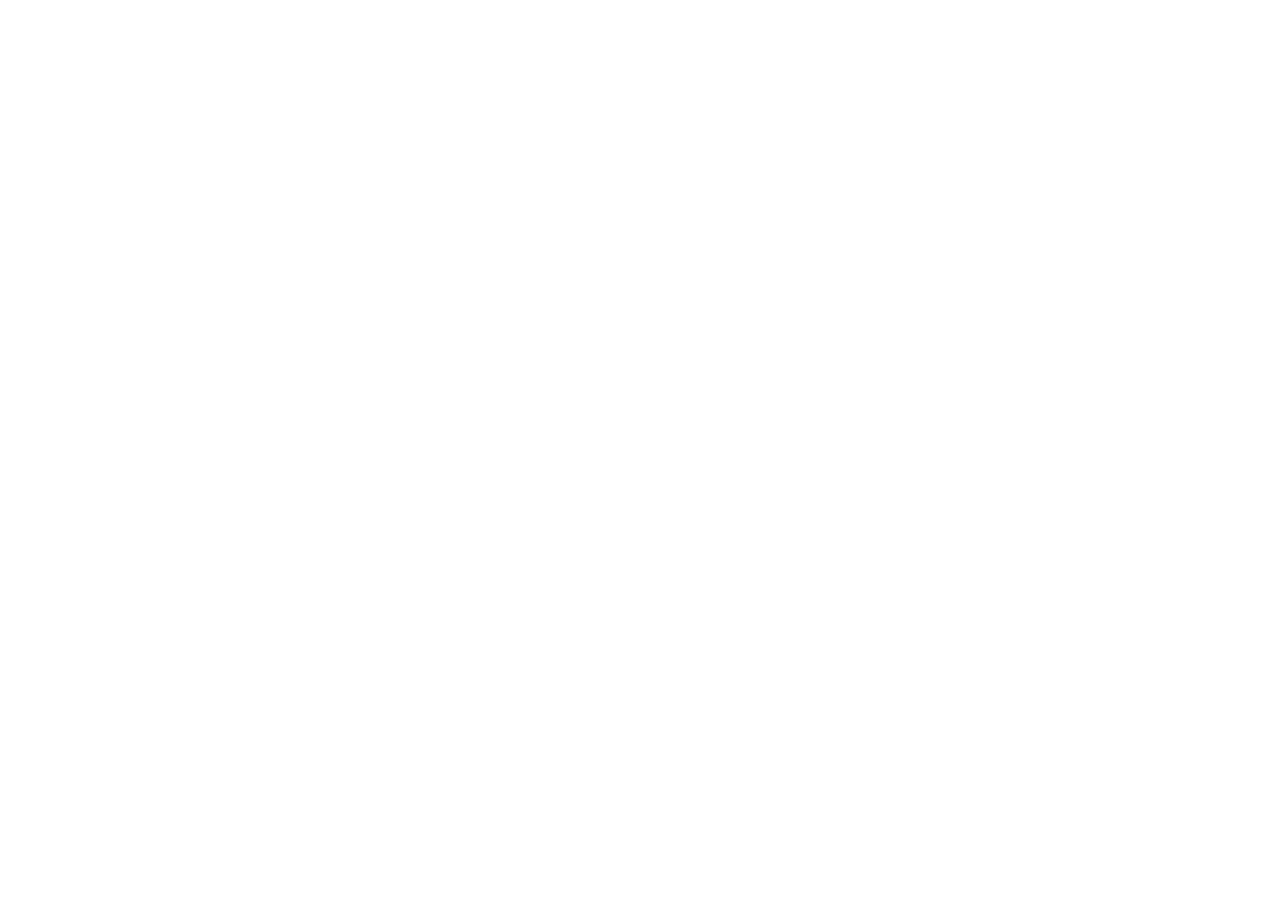
==== index.html @ 1e34f687 "init project" ====
<!DOCTYPE html>
<html lang="en">
<head>
    <meta charset="UTF-8">
    <meta http-equiv="X-UA-Compatible" content="IE=edge">
    <meta name="viewport" content="width=device-width, initial-scale=1.0">
    <title>Document</title>
</head>
<body>
    
</body>
</html>
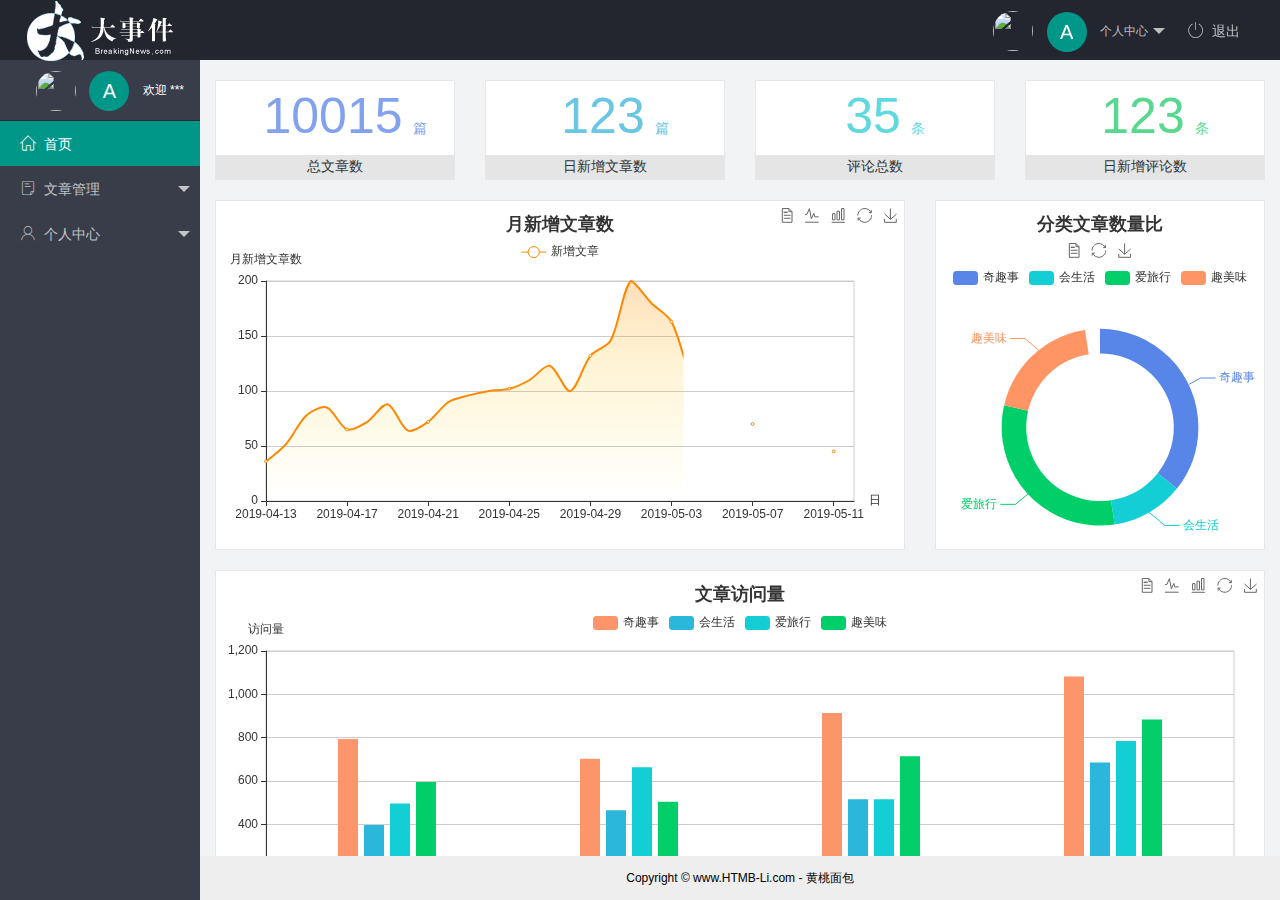
==== commit 53751d1a: "完成了主页功能的开发！！！" ====
--- a/index.html
+++ b/index.html
@@ -4,9 +4,89 @@
     <meta charset="UTF-8">
     <meta http-equiv="X-UA-Compatible" content="IE=edge">
     <meta name="viewport" content="width=device-width, initial-scale=1.0">
-    <title>Document</title>
+    <title>后台主页</title>
+    <!-- 导入 layui 的样式表 -->
+    <link rel="stylesheet" href="/assets/lib/layui/css/layui.css">
+    <!-- 导入第三方图标库 -->
+    <link rel="stylesheet" href="/assets/fonts/iconfont.css" />
+    <!-- 导入自己的样式表 -->
+    <link rel="stylesheet" href="/assets/css/index.css">
 </head>
 <body>
-    
-</body>
+    <div class="layui-layout layui-layout-admin">
+      <div class="layui-header">
+        <div class="layui-logo ">
+            <img src="/assets/images/logo.png" alt="" />
+        </div>
+        <!-- 头部区域（可配合layui 已有的水平导航） -->
+        <ul class="layui-nav layui-layout-right">
+          <li class="layui-nav-item layui-hide layui-show-md-inline-block">
+            <a href="javascript:;" class="userinfo">
+              <img src="//tva1.sinaimg.cn/crop.0.0.118.118.180/5db11ff4gw1e77d3nqrv8j203b03cweg.jpg" class="layui-nav-img">
+              <span class="text-avatar">A</span>
+              个人中心
+            </a>
+            <dl class="layui-nav-child">
+              <dd><a href="">基本资料</a></dd>
+              <dd><a href="">更换头像</a></dd>
+              <dd><a href="">重置密码</a></dd>
+            </dl>
+          </li>
+          <li class="layui-nav-item" lay-header-event="menuRight" lay-unselect>
+            <a href="javascript:;" id="btnLogout">
+                <span class="iconfont icon-tuichu"></span>退出
+            </a>
+          </li>
+        </ul>
+      </div>
+      
+      <div class="layui-side layui-bg-black">
+        <div class="layui-side-scroll">
+          <div  class="userinfo">
+            <img src="//tva1.sinaimg.cn/crop.0.0.118.118.180/5db11ff4gw1e77d3nqrv8j203b03cweg.jpg" class="layui-nav-img">
+            <span class="text-avatar">A</span>
+            <span id="welcome">欢迎 ***</span>
+          </div>
+          <!-- 左侧导航区域（可配合layui已有的垂直导航） -->
+          <ul class="layui-nav layui-nav-tree" lay-shrink="all">
+            <li class="layui-nav-item layui-this"><a href="/home/dashboard.html" target="fm"><span class="iconfont icon-home"></span>首页</a></li>
+            <li class="layui-nav-item">
+              <a class="" href="javascript:;"><span class="iconfont icon-16"></span>文章管理</a>
+              <dl class="layui-nav-child">
+                <dd><a href="javascript:;"><i class="layui-icon layui-icon-app"></i>  文章类别</a></dd>
+                <dd><a href="javascript:;"><i class="layui-icon layui-icon-app"></i>文章列表</a></dd>
+                <dd><a href="javascript:;"><i class="layui-icon layui-icon-app"></i>发布文章</a></dd>
+              </dl>
+            </li>
+            <li class="layui-nav-item">
+              <a href="javascript:;"><span class="iconfont icon-user"></span>个人中心</a>
+              <dl class="layui-nav-child">
+                <dd><a href="javascript:;"><i class="layui-icon layui-icon-app"></i>基本资料</a></dd>
+                <dd><a href="javascript:;"><i class="layui-icon layui-icon-app"></i>更换头像</a></dd>
+                <dd><a href="javascript:;"><i class="layui-icon layui-icon-app"></i>重置密码</a></dd>
+              </dl>
+            </li>
+          </ul>
+        </div>
+      </div>
+      
+      <div class="layui-body">
+        <!-- 内容主体区域 -->
+        <iframe name="fm" src="/home/dashboard.html" frameborder="0"></iframe>
+      </div>
+      
+      <div class="layui-footer">
+        <!-- 底部固定区域 -->
+        Copyright © www.HTMB-Li.com - 黄桃面包
+      </div>
+    </div>
+    <!-- 导入 Layui 的JS文件 -->
+    <script src="/assets/lib/layui/layui.all.js"></script>
+    <!-- 导入jquery -->
+    <script src="/assets/lib/jquery.js"></script>
+    <!-- 导入自己封装的 baseAPI -->
+    <script src="/assets/js/baseAPI.js"></script>
+    <!-- 导入自己的js文件 -->
+    <script src="/assets/js/index.js"></script>
+    </body>
 </html>--- a/assets/lib/layui/css/layui.css
+++ b/assets/lib/layui/css/layui.css
@@ -0,0 +1,2 @@
+/** layui-v2.5.5 MIT License By https://www.layui.com */
+ .layui-inline,img{display:inline-block;vertical-align:middle}h1,h2,h3,h4,h5,h6{font-weight:400}.layui-edge,.layui-header,.layui-inline,.layui-main{position:relative}.layui-body,.layui-edge,.layui-elip{overflow:hidden}.layui-btn,.layui-edge,.layui-inline,img{vertical-align:middle}.layui-btn,.layui-disabled,.layui-icon,.layui-unselect{-moz-user-select:none;-webkit-user-select:none;-ms-user-select:none}.layui-elip,.layui-form-checkbox span,.layui-form-pane .layui-form-label{text-overflow:ellipsis;white-space:nowrap}.layui-breadcrumb,.layui-tree-btnGroup{visibility:hidden}blockquote,body,button,dd,div,dl,dt,form,h1,h2,h3,h4,h5,h6,input,li,ol,p,pre,td,textarea,th,ul{margin:0;padding:0;-webkit-tap-highlight-color:rgba(0,0,0,0)}a:active,a:hover{outline:0}img{border:none}li{list-style:none}table{border-collapse:collapse;border-spacing:0}h4,h5,h6{font-size:100%}button,input,optgroup,option,select,textarea{font-family:inherit;font-size:inherit;font-style:inherit;font-weight:inherit;outline:0}pre{white-space:pre-wrap;white-space:-moz-pre-wrap;white-space:-pre-wrap;white-space:-o-pre-wrap;word-wrap:break-word}body{line-height:24px;font:14px Helvetica Neue,Helvetica,PingFang SC,Tahoma,Arial,sans-serif}hr{height:1px;margin:10px 0;border:0;clear:both}a{color:#333;text-decoration:none}a:hover{color:#777}a cite{font-style:normal;*cursor:pointer}.layui-border-box,.layui-border-box *{box-sizing:border-box}.layui-box,.layui-box *{box-sizing:content-box}.layui-clear{clear:both;*zoom:1}.layui-clear:after{content:'\20';clear:both;*zoom:1;display:block;height:0}.layui-inline{*display:inline;*zoom:1}.layui-edge{display:inline-block;width:0;height:0;border-width:6px;border-style:dashed;border-color:transparent}.layui-edge-top{top:-4px;border-bottom-color:#999;border-bottom-style:solid}.layui-edge-right{border-left-color:#999;border-left-style:solid}.layui-edge-bottom{top:2px;border-top-color:#999;border-top-style:solid}.layui-edge-left{border-right-color:#999;border-right-style:solid}.layui-disabled,.layui-disabled:hover{color:#d2d2d2!important;cursor:not-allowed!important}.layui-circle{border-radius:100%}.layui-show{display:block!important}.layui-hide{display:none!important}@font-face{font-family:layui-icon;src:url(../font/iconfont.eot?v=250);src:url(../font/iconfont.eot?v=250#iefix) format('embedded-opentype'),url(../font/iconfont.woff2?v=250) format('woff2'),url(../font/iconfont.woff?v=250) format('woff'),url(../font/iconfont.ttf?v=250) format('truetype'),url(../font/iconfont.svg?v=250#layui-icon) format('svg')}.layui-icon{font-family:layui-icon!important;font-size:16px;font-style:normal;-webkit-font-smoothing:antialiased;-moz-osx-font-smoothing:grayscale}.layui-icon-reply-fill:before{content:"\e611"}.layui-icon-set-fill:before{content:"\e614"}.layui-icon-menu-fill:before{content:"\e60f"}.layui-icon-search:before{content:"\e615"}.layui-icon-share:before{content:"\e641"}.layui-icon-set-sm:before{content:"\e620"}.layui-icon-engine:before{content:"\e628"}.layui-icon-close:before{content:"\1006"}.layui-icon-close-fill:before{content:"\1007"}.layui-icon-chart-screen:before{content:"\e629"}.layui-icon-star:before{content:"\e600"}.layui-icon-circle-dot:before{content:"\e617"}.layui-icon-chat:before{content:"\e606"}.layui-icon-release:before{content:"\e609"}.layui-icon-list:before{content:"\e60a"}.layui-icon-chart:before{content:"\e62c"}.layui-icon-ok-circle:before{content:"\1005"}.layui-icon-layim-theme:before{content:"\e61b"}.layui-icon-table:before{content:"\e62d"}.layui-icon-right:before{content:"\e602"}.layui-icon-left:before{content:"\e603"}.layui-icon-cart-simple:before{content:"\e698"}.layui-icon-face-cry:before{content:"\e69c"}.layui-icon-face-smile:before{content:"\e6af"}.layui-icon-survey:before{content:"\e6b2"}.layui-icon-tree:before{content:"\e62e"}.layui-icon-upload-circle:before{content:"\e62f"}.layui-icon-add-circle:before{content:"\e61f"}.layui-icon-download-circle:before{content:"\e601"}.layui-icon-templeate-1:before{content:"\e630"}.layui-icon-util:before{content:"\e631"}.layui-icon-face-surprised:before{content:"\e664"}.layui-icon-edit:before{content:"\e642"}.layui-icon-speaker:before{content:"\e645"}.layui-icon-down:before{content:"\e61a"}.layui-icon-file:before{content:"\e621"}.layui-icon-layouts:before{content:"\e632"}.layui-icon-rate-half:before{content:"\e6c9"}.layui-icon-add-circle-fine:before{content:"\e608"}.layui-icon-prev-circle:before{content:"\e633"}.layui-icon-read:before{content:"\e705"}.layui-icon-404:before{content:"\e61c"}.layui-icon-carousel:before{content:"\e634"}.layui-icon-help:before{content:"\e607"}.layui-icon-code-circle:before{content:"\e635"}.layui-icon-water:before{content:"\e636"}.layui-icon-username:before{content:"\e66f"}.layui-icon-find-fill:before{content:"\e670"}.layui-icon-about:before{content:"\e60b"}.layui-icon-location:before{content:"\e715"}.layui-icon-up:before{content:"\e619"}.layui-icon-pause:before{content:"\e651"}.layui-icon-date:before{content:"\e637"}.layui-icon-layim-uploadfile:before{content:"\e61d"}.layui-icon-delete:before{content:"\e640"}.layui-icon-play:before{content:"\e652"}.layui-icon-top:before{content:"\e604"}.layui-icon-friends:before{content:"\e612"}.layui-icon-refresh-3:before{content:"\e9aa"}.layui-icon-ok:before{content:"\e605"}.layui-icon-layer:before{content:"\e638"}.layui-icon-face-smile-fine:before{content:"\e60c"}.layui-icon-dollar:before{content:"\e659"}.layui-icon-group:before{content:"\e613"}.layui-icon-layim-download:before{content:"\e61e"}.layui-icon-picture-fine:before{content:"\e60d"}.layui-icon-link:before{content:"\e64c"}.layui-icon-diamond:before{content:"\e735"}.layui-icon-log:before{content:"\e60e"}.layui-icon-rate-solid:before{content:"\e67a"}.layui-icon-fonts-del:before{content:"\e64f"}.layui-icon-unlink:before{content:"\e64d"}.layui-icon-fonts-clear:before{content:"\e639"}.layui-icon-triangle-r:before{content:"\e623"}.layui-icon-circle:before{content:"\e63f"}.layui-icon-radio:before{content:"\e643"}.layui-icon-align-center:before{content:"\e647"}.layui-icon-align-right:before{content:"\e648"}.layui-icon-align-left:before{content:"\e649"}.layui-icon-loading-1:before{content:"\e63e"}.layui-icon-return:before{content:"\e65c"}.layui-icon-fonts-strong:before{content:"\e62b"}.layui-icon-upload:before{content:"\e67c"}.layui-icon-dialogue:before{content:"\e63a"}.layui-icon-video:before{content:"\e6ed"}.layui-icon-headset:before{content:"\e6fc"}.layui-icon-cellphone-fine:before{content:"\e63b"}.layui-icon-add-1:before{content:"\e654"}.layui-icon-face-smile-b:before{content:"\e650"}.layui-icon-fonts-html:before{content:"\e64b"}.layui-icon-form:before{content:"\e63c"}.layui-icon-cart:before{content:"\e657"}.layui-icon-camera-fill:before{content:"\e65d"}.layui-icon-tabs:before{content:"\e62a"}.layui-icon-fonts-code:before{content:"\e64e"}.layui-icon-fire:before{content:"\e756"}.layui-icon-set:before{content:"\e716"}.layui-icon-fonts-u:before{content:"\e646"}.layui-icon-triangle-d:before{content:"\e625"}.layui-icon-tips:before{content:"\e702"}.layui-icon-picture:before{content:"\e64a"}.layui-icon-more-vertical:before{content:"\e671"}.layui-icon-flag:before{content:"\e66c"}.layui-icon-loading:before{content:"\e63d"}.layui-icon-fonts-i:before{content:"\e644"}.layui-icon-refresh-1:before{content:"\e666"}.layui-icon-rmb:before{content:"\e65e"}.layui-icon-home:before{content:"\e68e"}.layui-icon-user:before{content:"\e770"}.layui-icon-notice:before{content:"\e667"}.layui-icon-login-weibo:before{content:"\e675"}.layui-icon-voice:before{content:"\e688"}.layui-icon-upload-drag:before{content:"\e681"}.layui-icon-login-qq:before{content:"\e676"}.layui-icon-snowflake:before{content:"\e6b1"}.layui-icon-file-b:before{content:"\e655"}.layui-icon-template:before{content:"\e663"}.layui-icon-auz:before{content:"\e672"}.layui-icon-console:before{content:"\e665"}.layui-icon-app:before{content:"\e653"}.layui-icon-prev:before{content:"\e65a"}.layui-icon-website:before{content:"\e7ae"}.layui-icon-next:before{content:"\e65b"}.layui-icon-component:before{content:"\e857"}.layui-icon-more:before{content:"\e65f"}.layui-icon-login-wechat:before{content:"\e677"}.layui-icon-shrink-right:before{content:"\e668"}.layui-icon-spread-left:before{content:"\e66b"}.layui-icon-camera:before{content:"\e660"}.layui-icon-note:before{content:"\e66e"}.layui-icon-refresh:before{content:"\e669"}.layui-icon-female:before{content:"\e661"}.layui-icon-male:before{content:"\e662"}.layui-icon-password:before{content:"\e673"}.layui-icon-senior:before{content:"\e674"}.layui-icon-theme:before{content:"\e66a"}.layui-icon-tread:before{content:"\e6c5"}.layui-icon-praise:before{content:"\e6c6"}.layui-icon-star-fill:before{content:"\e658"}.layui-icon-rate:before{content:"\e67b"}.layui-icon-template-1:before{content:"\e656"}.layui-icon-vercode:before{content:"\e679"}.layui-icon-cellphone:before{content:"\e678"}.layui-icon-screen-full:before{content:"\e622"}.layui-icon-screen-restore:before{content:"\e758"}.layui-icon-cols:before{content:"\e610"}.layui-icon-export:before{content:"\e67d"}.layui-icon-print:before{content:"\e66d"}.layui-icon-slider:before{content:"\e714"}.layui-icon-addition:before{content:"\e624"}.layui-icon-subtraction:before{content:"\e67e"}.layui-icon-service:before{content:"\e626"}.layui-icon-transfer:before{content:"\e691"}.layui-main{width:1140px;margin:0 auto}.layui-header{z-index:1000;height:60px}.layui-header a:hover{transition:all .5s;-webkit-transition:all .5s}.layui-side{position:fixed;left:0;top:0;bottom:0;z-index:999;width:200px;overflow-x:hidden}.layui-side-scroll{position:relative;width:220px;height:100%;overflow-x:hidden}.layui-body{position:absolute;left:200px;right:0;top:0;bottom:0;z-index:998;width:auto;overflow-y:auto;box-sizing:border-box}.layui-layout-body{overflow:hidden}.layui-layout-admin .layui-header{background-color:#23262E}.layui-layout-admin .layui-side{top:60px;width:200px;overflow-x:hidden}.layui-layout-admin .layui-body{position:fixed;top:60px;bottom:44px}.layui-layout-admin .layui-main{width:auto;margin:0 15px}.layui-layout-admin .layui-footer{position:fixed;left:200px;right:0;bottom:0;height:44px;line-height:44px;padding:0 15px;background-color:#eee}.layui-layout-admin .layui-logo{position:absolute;left:0;top:0;width:200px;height:100%;line-height:60px;text-align:center;color:#009688;font-size:16px}.layui-layout-admin .layui-header .layui-nav{background:0 0}.layui-layout-left{position:absolute!important;left:200px;top:0}.layui-layout-right{position:absolute!important;right:0;top:0}.layui-container{position:relative;margin:0 auto;padding:0 15px;box-sizing:border-box}.layui-fluid{position:relative;margin:0 auto;padding:0 15px}.layui-row:after,.layui-row:before{content:'';display:block;clear:both}.layui-col-lg1,.layui-col-lg10,.layui-col-lg11,.layui-col-lg12,.layui-col-lg2,.layui-col-lg3,.layui-col-lg4,.layui-col-lg5,.layui-col-lg6,.layui-col-lg7,.layui-col-lg8,.layui-col-lg9,.layui-col-md1,.layui-col-md10,.layui-col-md11,.layui-col-md12,.layui-col-md2,.layui-col-md3,.layui-col-md4,.layui-col-md5,.layui-col-md6,.layui-col-md7,.layui-col-md8,.layui-col-md9,.layui-col-sm1,.layui-col-sm10,.layui-col-sm11,.layui-col-sm12,.layui-col-sm2,.layui-col-sm3,.layui-col-sm4,.layui-col-sm5,.layui-col-sm6,.layui-col-sm7,.layui-col-sm8,.layui-col-sm9,.layui-col-xs1,.layui-col-xs10,.layui-col-xs11,.layui-col-xs12,.layui-col-xs2,.layui-col-xs3,.layui-col-xs4,.layui-col-xs5,.layui-col-xs6,.layui-col-xs7,.layui-col-xs8,.layui-col-xs9{position:relative;display:block;box-sizing:border-box}.layui-col-xs1,.layui-col-xs10,.layui-col-xs11,.layui-col-xs12,.layui-col-xs2,.layui-col-xs3,.layui-col-xs4,.layui-col-xs5,.layui-col-xs6,.layui-col-xs7,.layui-col-xs8,.layui-col-xs9{float:left}.layui-col-xs1{width:8.33333333%}.layui-col-xs2{width:16.66666667%}.layui-col-xs3{width:25%}.layui-col-xs4{width:33.33333333%}.layui-col-xs5{width:41.66666667%}.layui-col-xs6{width:50%}.layui-col-xs7{width:58.33333333%}.layui-col-xs8{width:66.66666667%}.layui-col-xs9{width:75%}.layui-col-xs10{width:83.33333333%}.layui-col-xs11{width:91.66666667%}.layui-col-xs12{width:100%}.layui-col-xs-offset1{margin-left:8.33333333%}.layui-col-xs-offset2{margin-left:16.66666667%}.layui-col-xs-offset3{margin-left:25%}.layui-col-xs-offset4{margin-left:33.33333333%}.layui-col-xs-offset5{margin-left:41.66666667%}.layui-col-xs-offset6{margin-left:50%}.layui-col-xs-offset7{margin-left:58.33333333%}.layui-col-xs-offset8{margin-left:66.66666667%}.layui-col-xs-offset9{margin-left:75%}.layui-col-xs-offset10{margin-left:83.33333333%}.layui-col-xs-offset11{margin-left:91.66666667%}.layui-col-xs-offset12{margin-left:100%}@media screen and (max-width:768px){.layui-hide-xs{display:none!important}.layui-show-xs-block{display:block!important}.layui-show-xs-inline{display:inline!important}.layui-show-xs-inline-block{display:inline-block!important}}@media screen and (min-width:768px){.layui-container{width:750px}.layui-hide-sm{display:none!important}.layui-show-sm-block{display:block!important}.layui-show-sm-inline{display:inline!important}.layui-show-sm-inline-block{display:inline-block!important}.layui-col-sm1,.layui-col-sm10,.layui-col-sm11,.layui-col-sm12,.layui-col-sm2,.layui-col-sm3,.layui-col-sm4,.layui-col-sm5,.layui-col-sm6,.layui-col-sm7,.layui-col-sm8,.layui-col-sm9{float:left}.layui-col-sm1{width:8.33333333%}.layui-col-sm2{width:16.66666667%}.layui-col-sm3{width:25%}.layui-col-sm4{width:33.33333333%}.layui-col-sm5{width:41.66666667%}.layui-col-sm6{width:50%}.layui-col-sm7{width:58.33333333%}.layui-col-sm8{width:66.66666667%}.layui-col-sm9{width:75%}.layui-col-sm10{width:83.33333333%}.layui-col-sm11{width:91.66666667%}.layui-col-sm12{width:100%}.layui-col-sm-offset1{margin-left:8.33333333%}.layui-col-sm-offset2{margin-left:16.66666667%}.layui-col-sm-offset3{margin-left:25%}.layui-col-sm-offset4{margin-left:33.33333333%}.layui-col-sm-offset5{margin-left:41.66666667%}.layui-col-sm-offset6{margin-left:50%}.layui-col-sm-offset7{margin-left:58.33333333%}.layui-col-sm-offset8{margin-left:66.66666667%}.layui-col-sm-offset9{margin-left:75%}.layui-col-sm-offset10{margin-left:83.33333333%}.layui-col-sm-offset11{margin-left:91.66666667%}.layui-col-sm-offset12{margin-left:100%}}@media screen and (min-width:992px){.layui-container{width:970px}.layui-hide-md{display:none!important}.layui-show-md-block{display:block!important}.layui-show-md-inline{display:inline!important}.layui-show-md-inline-block{display:inline-block!important}.layui-col-md1,.layui-col-md10,.layui-col-md11,.layui-col-md12,.layui-col-md2,.layui-col-md3,.layui-col-md4,.layui-col-md5,.layui-col-md6,.layui-col-md7,.layui-col-md8,.layui-col-md9{float:left}.layui-col-md1{width:8.33333333%}.layui-col-md2{width:16.66666667%}.layui-col-md3{width:25%}.layui-col-md4{width:33.33333333%}.layui-col-md5{width:41.66666667%}.layui-col-md6{width:50%}.layui-col-md7{width:58.33333333%}.layui-col-md8{width:66.66666667%}.layui-col-md9{width:75%}.layui-col-md10{width:83.33333333%}.layui-col-md11{width:91.66666667%}.layui-col-md12{width:100%}.layui-col-md-offset1{margin-left:8.33333333%}.layui-col-md-offset2{margin-left:16.66666667%}.layui-col-md-offset3{margin-left:25%}.layui-col-md-offset4{margin-left:33.33333333%}.layui-col-md-offset5{margin-left:41.66666667%}.layui-col-md-offset6{margin-left:50%}.layui-col-md-offset7{margin-left:58.33333333%}.layui-col-md-offset8{margin-left:66.66666667%}.layui-col-md-offset9{margin-left:75%}.layui-col-md-offset10{margin-left:83.33333333%}.layui-col-md-offset11{margin-left:91.66666667%}.layui-col-md-offset12{margin-left:100%}}@media screen and (min-width:1200px){.layui-container{width:1170px}.layui-hide-lg{display:none!important}.layui-show-lg-block{display:block!important}.layui-show-lg-inline{display:inline!important}.layui-show-lg-inline-block{display:inline-block!important}.layui-col-lg1,.layui-col-lg10,.layui-col-lg11,.layui-col-lg12,.layui-col-lg2,.layui-col-lg3,.layui-col-lg4,.layui-col-lg5,.layui-col-lg6,.layui-col-lg7,.layui-col-lg8,.layui-col-lg9{float:left}.layui-col-lg1{width:8.33333333%}.layui-col-lg2{width:16.66666667%}.layui-col-lg3{width:25%}.layui-col-lg4{width:33.33333333%}.layui-col-lg5{width:41.66666667%}.layui-col-lg6{width:50%}.layui-col-lg7{width:58.33333333%}.layui-col-lg8{width:66.66666667%}.layui-col-lg9{width:75%}.layui-col-lg10{width:83.33333333%}.layui-col-lg11{width:91.66666667%}.layui-col-lg12{width:100%}.layui-col-lg-offset1{margin-left:8.33333333%}.layui-col-lg-offset2{margin-left:16.66666667%}.layui-col-lg-offset3{margin-left:25%}.layui-col-lg-offset4{margin-left:33.33333333%}.layui-col-lg-offset5{margin-left:41.66666667%}.layui-col-lg-offset6{margin-left:50%}.layui-col-lg-offset7{margin-left:58.33333333%}.layui-col-lg-offset8{margin-left:66.66666667%}.layui-col-lg-offset9{margin-left:75%}.layui-col-lg-offset10{margin-left:83.33333333%}.layui-col-lg-offset11{margin-left:91.66666667%}.layui-col-lg-offset12{margin-left:100%}}.layui-col-space1{margin:-.5px}.layui-col-space1>*{padding:.5px}.layui-col-space3{margin:-1.5px}.layui-col-space3>*{padding:1.5px}.layui-col-space5{margin:-2.5px}.layui-col-space5>*{padding:2.5px}.layui-col-space8{margin:-3.5px}.layui-col-space8>*{padding:3.5px}.layui-col-space10{margin:-5px}.layui-col-space10>*{padding:5px}.layui-col-space12{margin:-6px}.layui-col-space12>*{padding:6px}.layui-col-space15{margin:-7.5px}.layui-col-space15>*{padding:7.5px}.layui-col-space18{margin:-9px}.layui-col-space18>*{padding:9px}.layui-col-space20{margin:-10px}.layui-col-space20>*{padding:10px}.layui-col-space22{margin:-11px}.layui-col-space22>*{padding:11px}.layui-col-space25{margin:-12.5px}.layui-col-space25>*{padding:12.5px}.layui-col-space30{margin:-15px}.layui-col-space30>*{padding:15px}.layui-btn,.layui-input,.layui-select,.layui-textarea,.layui-upload-button{outline:0;-webkit-appearance:none;transition:all .3s;-webkit-transition:all .3s;box-sizing:border-box}.layui-elem-quote{margin-bottom:10px;padding:15px;line-height:22px;border-left:5px solid #009688;border-radius:0 2px 2px 0;background-color:#f2f2f2}.layui-quote-nm{border-style:solid;border-width:1px 1px 1px 5px;background:0 0}.layui-elem-field{margin-bottom:10px;padding:0;border-width:1px;border-style:solid}.layui-elem-field legend{margin-left:20px;padding:0 10px;font-size:20px;font-weight:300}.layui-field-title{margin:10px 0 20px;border-width:1px 0 0}.layui-field-box{padding:10px 15px}.layui-field-title .layui-field-box{padding:10px 0}.layui-progress{position:relative;height:6px;border-radius:20px;background-color:#e2e2e2}.layui-progress-bar{position:absolute;left:0;top:0;width:0;max-width:100%;height:6px;border-radius:20px;text-align:right;background-color:#5FB878;transition:all .3s;-webkit-transition:all .3s}.layui-progress-big,.layui-progress-big .layui-progress-bar{height:18px;line-height:18px}.layui-progress-text{position:relative;top:-20px;line-height:18px;font-size:12px;color:#666}.layui-progress-big .layui-progress-text{position:static;padding:0 10px;color:#fff}.layui-collapse{border-width:1px;border-style:solid;border-radius:2px}.layui-colla-content,.layui-colla-item{border-top-width:1px;border-top-style:solid}.layui-colla-item:first-child{border-top:none}.layui-colla-title{position:relative;height:42px;line-height:42px;padding:0 15px 0 35px;color:#333;background-color:#f2f2f2;cursor:pointer;font-size:14px;overflow:hidden}.layui-colla-content{display:none;padding:10px 15px;line-height:22px;color:#666}.layui-colla-icon{position:absolute;left:15px;top:0;font-size:14px}.layui-card{margin-bottom:15px;border-radius:2px;background-color:#fff;box-shadow:0 1px 2px 0 rgba(0,0,0,.05)}.layui-card:last-child{margin-bottom:0}.layui-card-header{position:relative;height:42px;line-height:42px;padding:0 15px;border-bottom:1px solid #f6f6f6;color:#333;border-radius:2px 2px 0 0;font-size:14px}.layui-bg-black,.layui-bg-blue,.layui-bg-cyan,.layui-bg-green,.layui-bg-orange,.layui-bg-red{color:#fff!important}.layui-card-body{position:relative;padding:10px 15px;line-height:24px}.layui-card-body[pad15]{padding:15px}.layui-card-body[pad20]{padding:20px}.layui-card-body .layui-table{margin:5px 0}.layui-card .layui-tab{margin:0}.layui-panel-window{position:relative;padding:15px;border-radius:0;border-top:5px solid #E6E6E6;background-color:#fff}.layui-auxiliar-moving{position:fixed;left:0;right:0;top:0;bottom:0;width:100%;height:100%;background:0 0;z-index:9999999999}.layui-form-label,.layui-form-mid,.layui-form-select,.layui-input-block,.layui-input-inline,.layui-textarea{position:relative}.layui-bg-red{background-color:#FF5722!important}.layui-bg-orange{background-color:#FFB800!important}.layui-bg-green{background-color:#009688!important}.layui-bg-cyan{background-color:#2F4056!important}.layui-bg-blue{background-color:#1E9FFF!important}.layui-bg-black{background-color:#393D49!important}.layui-bg-gray{background-color:#eee!important;color:#666!important}.layui-badge-rim,.layui-colla-content,.layui-colla-item,.layui-collapse,.layui-elem-field,.layui-form-pane .layui-form-item[pane],.layui-form-pane .layui-form-label,.layui-input,.layui-layedit,.layui-layedit-tool,.layui-quote-nm,.layui-select,.layui-tab-bar,.layui-tab-card,.layui-tab-title,.layui-tab-title .layui-this:after,.layui-textarea{border-color:#e6e6e6}.layui-timeline-item:before,hr{background-color:#e6e6e6}.layui-text{line-height:22px;font-size:14px;color:#666}.layui-text h1,.layui-text h2,.layui-text h3{font-weight:500;color:#333}.layui-text h1{font-size:30px}.layui-text h2{font-size:24px}.layui-text h3{font-size:18px}.layui-text a:not(.layui-btn){color:#01AAED}.layui-text a:not(.layui-btn):hover{text-decoration:underline}.layui-text ul{padding:5px 0 5px 15px}.layui-text ul li{margin-top:5px;list-style-type:disc}.layui-text em,.layui-word-aux{color:#999!important;padding:0 5px!important}.layui-btn{display:inline-block;height:38px;line-height:38px;padding:0 18px;background-color:#009688;color:#fff;white-space:nowrap;text-align:center;font-size:14px;border:none;border-radius:2px;cursor:pointer}.layui-btn:hover{opacity:.8;filter:alpha(opacity=80);color:#fff}.layui-btn:active{opacity:1;filter:alpha(opacity=100)}.layui-btn+.layui-btn{margin-left:10px}.layui-btn-container{font-size:0}.layui-btn-container .layui-btn{margin-right:10px;margin-bottom:10px}.layui-btn-container .layui-btn+.layui-btn{margin-left:0}.layui-table .layui-btn-container .layui-btn{margin-bottom:9px}.layui-btn-radius{border-radius:100px}.layui-btn .layui-icon{margin-right:3px;font-size:18px;vertical-align:bottom;vertical-align:middle\9}.layui-btn-primary{border:1px solid #C9C9C9;background-color:#fff;color:#555}.layui-btn-primary:hover{border-color:#009688;color:#333}.layui-btn-normal{background-color:#1E9FFF}.layui-btn-warm{background-color:#FFB800}.layui-btn-danger{background-color:#FF5722}.layui-btn-checked{background-color:#5FB878}.layui-btn-disabled,.layui-btn-disabled:active,.layui-btn-disabled:hover{border:1px solid #e6e6e6;background-color:#FBFBFB;color:#C9C9C9;cursor:not-allowed;opacity:1}.layui-btn-lg{height:44px;line-height:44px;padding:0 25px;font-size:16px}.layui-btn-sm{height:30px;line-height:30px;padding:0 10px;font-size:12px}.layui-btn-sm i{font-size:16px!important}.layui-btn-xs{height:22px;line-height:22px;padding:0 5px;font-size:12px}.layui-btn-xs i{font-size:14px!important}.layui-btn-group{display:inline-block;vertical-align:middle;font-size:0}.layui-btn-group .layui-btn{margin-left:0!important;margin-right:0!important;border-left:1px solid rgba(255,255,255,.5);border-radius:0}.layui-btn-group .layui-btn-primary{border-left:none}.layui-btn-group .layui-btn-primary:hover{border-color:#C9C9C9;color:#009688}.layui-btn-group .layui-btn:first-child{border-left:none;border-radius:2px 0 0 2px}.layui-btn-group .layui-btn-primary:first-child{border-left:1px solid #c9c9c9}.layui-btn-group .layui-btn:last-child{border-radius:0 2px 2px 0}.layui-btn-group .layui-btn+.layui-btn{margin-left:0}.layui-btn-group+.layui-btn-group{margin-left:10px}.layui-btn-fluid{width:100%}.layui-input,.layui-select,.layui-textarea{height:38px;line-height:1.3;line-height:38px\9;border-width:1px;border-style:solid;background-color:#fff;border-radius:2px}.layui-input::-webkit-input-placeholder,.layui-select::-webkit-input-placeholder,.layui-textarea::-webkit-input-placeholder{line-height:1.3}.layui-input,.layui-textarea{display:block;width:100%;padding-left:10px}.layui-input:hover,.layui-textarea:hover{border-color:#D2D2D2!important}.layui-input:focus,.layui-textarea:focus{border-color:#C9C9C9!important}.layui-textarea{min-height:100px;height:auto;line-height:20px;padding:6px 10px;resize:vertical}.layui-select{padding:0 10px}.layui-form input[type=checkbox],.layui-form input[type=radio],.layui-form select{display:none}.layui-form [lay-ignore]{display:initial}.layui-form-item{margin-bottom:15px;clear:both;*zoom:1}.layui-form-item:after{content:'\20';clear:both;*zoom:1;display:block;height:0}.layui-form-label{float:left;display:block;padding:9px 15px;width:80px;font-weight:400;line-height:20px;text-align:right}.layui-form-label-col{display:block;float:none;padding:9px 0;line-height:20px;text-align:left}.layui-form-item .layui-inline{margin-bottom:5px;margin-right:10px}.layui-input-block{margin-left:110px;min-height:36px}.layui-input-inline{display:inline-block;vertical-align:middle}.layui-form-item .layui-input-inline{float:left;width:190px;margin-right:10px}.layui-form-text .layui-input-inline{width:auto}.layui-form-mid{float:left;display:block;padding:9px 0!important;line-height:20px;margin-right:10px}.layui-form-danger+.layui-form-select .layui-input,.layui-form-danger:focus{border-color:#FF5722!important}.layui-form-select .layui-input{padding-right:30px;cursor:pointer}.layui-form-select .layui-edge{position:absolute;right:10px;top:50%;margin-top:-3px;cursor:pointer;border-width:6px;border-top-color:#c2c2c2;border-top-style:solid;transition:all .3s;-webkit-transition:all .3s}.layui-form-select dl{display:none;position:absolute;left:0;top:42px;padding:5px 0;z-index:899;min-width:100%;border:1px solid #d2d2d2;max-height:300px;overflow-y:auto;background-color:#fff;border-radius:2px;box-shadow:0 2px 4px rgba(0,0,0,.12);box-sizing:border-box}.layui-form-select dl dd,.layui-form-select dl dt{padding:0 10px;line-height:36px;white-space:nowrap;overflow:hidden;text-overflow:ellipsis}.layui-form-select dl dt{font-size:12px;color:#999}.layui-form-select dl dd{cursor:pointer}.layui-form-select dl dd:hover{background-color:#f2f2f2;-webkit-transition:.5s all;transition:.5s all}.layui-form-select .layui-select-group dd{padding-left:20px}.layui-form-select dl dd.layui-select-tips{padding-left:10px!important;color:#999}.layui-form-select dl dd.layui-this{background-color:#5FB878;color:#fff}.layui-form-checkbox,.layui-form-select dl dd.layui-disabled{background-color:#fff}.layui-form-selected dl{display:block}.layui-form-checkbox,.layui-form-checkbox *,.layui-form-switch{display:inline-block;vertical-align:middle}.layui-form-selected .layui-edge{margin-top:-9px;-webkit-transform:rotate(180deg);transform:rotate(180deg);margin-top:-3px\9}:root .layui-form-selected .layui-edge{margin-top:-9px\0/IE9}.layui-form-selectup dl{top:auto;bottom:42px}.layui-select-none{margin:5px 0;text-align:center;color:#999}.layui-select-disabled .layui-disabled{border-color:#eee!important}.layui-select-disabled .layui-edge{border-top-color:#d2d2d2}.layui-form-checkbox{position:relative;height:30px;line-height:30px;margin-right:10px;padding-right:30px;cursor:pointer;font-size:0;-webkit-transition:.1s linear;transition:.1s linear;box-sizing:border-box}.layui-form-checkbox span{padding:0 10px;height:100%;font-size:14px;border-radius:2px 0 0 2px;background-color:#d2d2d2;color:#fff;overflow:hidden}.layui-form-checkbox:hover span{background-color:#c2c2c2}.layui-form-checkbox i{position:absolute;right:0;top:0;width:30px;height:28px;border:1px solid #d2d2d2;border-left:none;border-radius:0 2px 2px 0;color:#fff;font-size:20px;text-align:center}.layui-form-checkbox:hover i{border-color:#c2c2c2;color:#c2c2c2}.layui-form-checked,.layui-form-checked:hover{border-color:#5FB878}.layui-form-checked span,.layui-form-checked:hover span{background-color:#5FB878}.layui-form-checked i,.layui-form-checked:hover i{color:#5FB878}.layui-form-item .layui-form-checkbox{margin-top:4px}.layui-form-checkbox[lay-skin=primary]{height:auto!important;line-height:normal!important;min-width:18px;min-height:18px;border:none!important;margin-right:0;padding-left:28px;padding-right:0;background:0 0}.layui-form-checkbox[lay-skin=primary] span{padding-left:0;padding-right:15px;line-height:18px;background:0 0;color:#666}.layui-form-checkbox[lay-skin=primary] i{right:auto;left:0;width:16px;height:16px;line-height:16px;border:1px solid #d2d2d2;font-size:12px;border-radius:2px;background-color:#fff;-webkit-transition:.1s linear;transition:.1s linear}.layui-form-checkbox[lay-skin=primary]:hover i{border-color:#5FB878;color:#fff}.layui-form-checked[lay-skin=primary] i{border-color:#5FB878!important;background-color:#5FB878;color:#fff}.layui-checkbox-disbaled[lay-skin=primary] span{background:0 0!important;color:#c2c2c2}.layui-checkbox-disbaled[lay-skin=primary]:hover i{border-color:#d2d2d2}.layui-form-item .layui-form-checkbox[lay-skin=primary]{margin-top:10px}.layui-form-switch{position:relative;height:22px;line-height:22px;min-width:35px;padding:0 5px;margin-top:8px;border:1px solid #d2d2d2;border-radius:20px;cursor:pointer;background-color:#fff;-webkit-transition:.1s linear;transition:.1s linear}.layui-form-switch i{position:absolute;left:5px;top:3px;width:16px;height:16px;border-radius:20px;background-color:#d2d2d2;-webkit-transition:.1s linear;transition:.1s linear}.layui-form-switch em{position:relative;top:0;width:25px;margin-left:21px;padding:0!important;text-align:center!important;color:#999!important;font-style:normal!important;font-size:12px}.layui-form-onswitch{border-color:#5FB878;background-color:#5FB878}.layui-checkbox-disbaled,.layui-checkbox-disbaled i{border-color:#e2e2e2!important}.layui-form-onswitch i{left:100%;margin-left:-21px;background-color:#fff}.layui-form-onswitch em{margin-left:5px;margin-right:21px;color:#fff!important}.layui-checkbox-disbaled span{background-color:#e2e2e2!important}.layui-checkbox-disbaled:hover i{color:#fff!important}[lay-radio]{display:none}.layui-form-radio,.layui-form-radio *{display:inline-block;vertical-align:middle}.layui-form-radio{line-height:28px;margin:6px 10px 0 0;padding-right:10px;cursor:pointer;font-size:0}.layui-form-radio *{font-size:14px}.layui-form-radio>i{margin-right:8px;font-size:22px;color:#c2c2c2}.layui-form-radio>i:hover,.layui-form-radioed>i{color:#5FB878}.layui-radio-disbaled>i{color:#e2e2e2!important}.layui-form-pane .layui-form-label{width:110px;padding:8px 15px;height:38px;line-height:20px;border-width:1px;border-style:solid;border-radius:2px 0 0 2px;text-align:center;background-color:#FBFBFB;overflow:hidden;box-sizing:border-box}.layui-form-pane .layui-input-inline{margin-left:-1px}.layui-form-pane .layui-input-block{margin-left:110px;left:-1px}.layui-form-pane .layui-input{border-radius:0 2px 2px 0}.layui-form-pane .layui-form-text .layui-form-label{float:none;width:100%;border-radius:2px;box-sizing:border-box;text-align:left}.layui-form-pane .layui-form-text .layui-input-inline{display:block;margin:0;top:-1px;clear:both}.layui-form-pane .layui-form-text .layui-input-block{margin:0;left:0;top:-1px}.layui-form-pane .layui-form-text .layui-textarea{min-height:100px;border-radius:0 0 2px 2px}.layui-form-pane .layui-form-checkbox{margin:4px 0 4px 10px}.layui-form-pane .layui-form-radio,.layui-form-pane .layui-form-switch{margin-top:6px;margin-left:10px}.layui-form-pane .layui-form-item[pane]{position:relative;border-width:1px;border-style:solid}.layui-form-pane .layui-form-item[pane] .layui-form-label{position:absolute;left:0;top:0;height:100%;border-width:0 1px 0 0}.layui-form-pane .layui-form-item[pane] .layui-input-inline{margin-left:110px}@media screen and (max-width:450px){.layui-form-item .layui-form-label{text-overflow:ellipsis;overflow:hidden;white-space:nowrap}.layui-form-item .layui-inline{display:block;margin-right:0;margin-bottom:20px;clear:both}.layui-form-item .layui-inline:after{content:'\20';clear:both;display:block;height:0}.layui-form-item .layui-input-inline{display:block;float:none;left:-3px;width:auto;margin:0 0 10px 112px}.layui-form-item .layui-input-inline+.layui-form-mid{margin-left:110px;top:-5px;padding:0}.layui-form-item .layui-form-checkbox{margin-right:5px;margin-bottom:5px}}.layui-layedit{border-width:1px;border-style:solid;border-radius:2px}.layui-layedit-tool{padding:3px 5px;border-bottom-width:1px;border-bottom-style:solid;font-size:0}.layedit-tool-fixed{position:fixed;top:0;border-top:1px solid #e2e2e2}.layui-layedit-tool .layedit-tool-mid,.layui-layedit-tool .layui-icon{display:inline-block;vertical-align:middle;text-align:center;font-size:14px}.layui-layedit-tool .layui-icon{position:relative;width:32px;height:30px;line-height:30px;margin:3px 5px;color:#777;cursor:pointer;border-radius:2px}.layui-layedit-tool .layui-icon:hover{color:#393D49}.layui-layedit-tool .layui-icon:active{color:#000}.layui-layedit-tool .layedit-tool-active{background-color:#e2e2e2;color:#000}.layui-layedit-tool .layui-disabled,.layui-layedit-tool .layui-disabled:hover{color:#d2d2d2;cursor:not-allowed}.layui-layedit-tool .layedit-tool-mid{width:1px;height:18px;margin:0 10px;background-color:#d2d2d2}.layedit-tool-html{width:50px!important;font-size:30px!important}.layedit-tool-b,.layedit-tool-code,.layedit-tool-help{font-size:16px!important}.layedit-tool-d,.layedit-tool-face,.layedit-tool-image,.layedit-tool-unlink{font-size:18px!important}.layedit-tool-image input{position:absolute;font-size:0;left:0;top:0;width:100%;height:100%;opacity:.01;filter:Alpha(opacity=1);cursor:pointer}.layui-layedit-iframe iframe{display:block;width:100%}#LAY_layedit_code{overflow:hidden}.layui-laypage{display:inline-block;*display:inline;*zoom:1;vertical-align:middle;margin:10px 0;font-size:0}.layui-laypage>a:first-child,.layui-laypage>a:first-child em{border-radius:2px 0 0 2px}.layui-laypage>a:last-child,.layui-laypage>a:last-child em{border-radius:0 2px 2px 0}.layui-laypage>:first-child{margin-left:0!important}.layui-laypage>:last-child{margin-right:0!important}.layui-laypage a,.layui-laypage button,.layui-laypage input,.layui-laypage select,.layui-laypage span{border:1px solid #e2e2e2}.layui-laypage a,.layui-laypage span{display:inline-block;*display:inline;*zoom:1;vertical-align:middle;padding:0 15px;height:28px;line-height:28px;margin:0 -1px 5px 0;background-color:#fff;color:#333;font-size:12px}.layui-flow-more a *,.layui-laypage input,.layui-table-view select[lay-ignore]{display:inline-block}.layui-laypage a:hover{color:#009688}.layui-laypage em{font-style:normal}.layui-laypage .layui-laypage-spr{color:#999;font-weight:700}.layui-laypage a{text-decoration:none}.layui-laypage .layui-laypage-curr{position:relative}.layui-laypage .layui-laypage-curr em{position:relative;color:#fff}.layui-laypage .layui-laypage-curr .layui-laypage-em{position:absolute;left:-1px;top:-1px;padding:1px;width:100%;height:100%;background-color:#009688}.layui-laypage-em{border-radius:2px}.layui-laypage-next em,.layui-laypage-prev em{font-family:Sim sun;font-size:16px}.layui-laypage .layui-laypage-count,.layui-laypage .layui-laypage-limits,.layui-laypage .layui-laypage-refresh,.layui-laypage .layui-laypage-skip{margin-left:10px;margin-right:10px;padding:0;border:none}.layui-laypage .layui-laypage-limits,.layui-laypage .layui-laypage-refresh{vertical-align:top}.layui-laypage .layui-laypage-refresh i{font-size:18px;cursor:pointer}.layui-laypage select{height:22px;padding:3px;border-radius:2px;cursor:pointer}.layui-laypage .layui-laypage-skip{height:30px;line-height:30px;color:#999}.layui-laypage button,.layui-laypage input{height:30px;line-height:30px;border-radius:2px;vertical-align:top;background-color:#fff;box-sizing:border-box}.layui-laypage input{width:40px;margin:0 10px;padding:0 3px;text-align:center}.layui-laypage input:focus,.layui-laypage select:focus{border-color:#009688!important}.layui-laypage button{margin-left:10px;padding:0 10px;cursor:pointer}.layui-table,.layui-table-view{margin:10px 0}.layui-flow-more{margin:10px 0;text-align:center;color:#999;font-size:14px}.layui-flow-more a{height:32px;line-height:32px}.layui-flow-more a *{vertical-align:top}.layui-flow-more a cite{padding:0 20px;border-radius:3px;background-color:#eee;color:#333;font-style:normal}.layui-flow-more a cite:hover{opacity:.8}.layui-flow-more a i{font-size:30px;color:#737383}.layui-table{width:100%;background-color:#fff;color:#666}.layui-table tr{transition:all .3s;-webkit-transition:all .3s}.layui-table th{text-align:left;font-weight:400}.layui-table tbody tr:hover,.layui-table thead tr,.layui-table-click,.layui-table-header,.layui-table-hover,.layui-table-mend,.layui-table-patch,.layui-table-tool,.layui-table-total,.layui-table-total tr,.layui-table[lay-even] tr:nth-child(even){background-color:#f2f2f2}.layui-table td,.layui-table th,.layui-table-col-set,.layui-table-fixed-r,.layui-table-grid-down,.layui-table-header,.layui-table-page,.layui-table-tips-main,.layui-table-tool,.layui-table-total,.layui-table-view,.layui-table[lay-skin=line],.layui-table[lay-skin=row]{border-width:1px;border-style:solid;border-color:#e6e6e6}.layui-table td,.layui-table th{position:relative;padding:9px 15px;min-height:20px;line-height:20px;font-size:14px}.layui-table[lay-skin=line] td,.layui-table[lay-skin=line] th{border-width:0 0 1px}.layui-table[lay-skin=row] td,.layui-table[lay-skin=row] th{border-width:0 1px 0 0}.layui-table[lay-skin=nob] td,.layui-table[lay-skin=nob] th{border:none}.layui-table img{max-width:100px}.layui-table[lay-size=lg] td,.layui-table[lay-size=lg] th{padding:15px 30px}.layui-table-view .layui-table[lay-size=lg] .layui-table-cell{height:40px;line-height:40px}.layui-table[lay-size=sm] td,.layui-table[lay-size=sm] th{font-size:12px;padding:5px 10px}.layui-table-view .layui-table[lay-size=sm] .layui-table-cell{height:20px;line-height:20px}.layui-table[lay-data]{display:none}.layui-table-box{position:relative;overflow:hidden}.layui-table-view .layui-table{position:relative;width:auto;margin:0}.layui-table-view .layui-table[lay-skin=line]{border-width:0 1px 0 0}.layui-table-view .layui-table[lay-skin=row]{border-width:0 0 1px}.layui-table-view .layui-table td,.layui-table-view .layui-table th{padding:5px 0;border-top:none;border-left:none}.layui-table-view .layui-table th.layui-unselect .layui-table-cell span{cursor:pointer}.layui-table-view .layui-table td{cursor:default}.layui-table-view .layui-table td[data-edit=text]{cursor:text}.layui-table-view .layui-form-checkbox[lay-skin=primary] i{width:18px;height:18px}.layui-table-view .layui-form-radio{line-height:0;padding:0}.layui-table-view .layui-form-radio>i{margin:0;font-size:20px}.layui-table-init{position:absolute;left:0;top:0;width:100%;height:100%;text-align:center;z-index:110}.layui-table-init .layui-icon{position:absolute;left:50%;top:50%;margin:-15px 0 0 -15px;font-size:30px;color:#c2c2c2}.layui-table-header{border-width:0 0 1px;overflow:hidden}.layui-table-header .layui-table{margin-bottom:-1px}.layui-table-tool .layui-inline[lay-event]{position:relative;width:26px;height:26px;padding:5px;line-height:16px;margin-right:10px;text-align:center;color:#333;border:1px solid #ccc;cursor:pointer;-webkit-transition:.5s all;transition:.5s all}.layui-table-tool .layui-inline[lay-event]:hover{border:1px solid #999}.layui-table-tool-temp{padding-right:120px}.layui-table-tool-self{position:absolute;right:17px;top:10px}.layui-table-tool .layui-table-tool-self .layui-inline[lay-event]{margin:0 0 0 10px}.layui-table-tool-panel{position:absolute;top:29px;left:-1px;padding:5px 0;min-width:150px;min-height:40px;border:1px solid #d2d2d2;text-align:left;overflow-y:auto;background-color:#fff;box-shadow:0 2px 4px rgba(0,0,0,.12)}.layui-table-cell,.layui-table-tool-panel li{overflow:hidden;text-overflow:ellipsis;white-space:nowrap}.layui-table-tool-panel li{padding:0 10px;line-height:30px;-webkit-transition:.5s all;transition:.5s all}.layui-table-tool-panel li .layui-form-checkbox[lay-skin=primary]{width:100%;padding-left:28px}.layui-table-tool-panel li:hover{background-color:#f2f2f2}.layui-table-tool-panel li .layui-form-checkbox[lay-skin=primary] i{position:absolute;left:0;top:0}.layui-table-tool-panel li .layui-form-checkbox[lay-skin=primary] span{padding:0}.layui-table-tool .layui-table-tool-self .layui-table-tool-panel{left:auto;right:-1px}.layui-table-col-set{position:absolute;right:0;top:0;width:20px;height:100%;border-width:0 0 0 1px;background-color:#fff}.layui-table-sort{width:10px;height:20px;margin-left:5px;cursor:pointer!important}.layui-table-sort .layui-edge{position:absolute;left:5px;border-width:5px}.layui-table-sort .layui-table-sort-asc{top:3px;border-top:none;border-bottom-style:solid;border-bottom-color:#b2b2b2}.layui-table-sort .layui-table-sort-asc:hover{border-bottom-color:#666}.layui-table-sort .layui-table-sort-desc{bottom:5px;border-bottom:none;border-top-style:solid;border-top-color:#b2b2b2}.layui-table-sort .layui-table-sort-desc:hover{border-top-color:#666}.layui-table-sort[lay-sort=asc] .layui-table-sort-asc{border-bottom-color:#000}.layui-table-sort[lay-sort=desc] .layui-table-sort-desc{border-top-color:#000}.layui-table-cell{height:28px;line-height:28px;padding:0 15px;position:relative;box-sizing:border-box}.layui-table-cell .layui-form-checkbox[lay-skin=primary]{top:-1px;padding:0}.layui-table-cell .layui-table-link{color:#01AAED}.laytable-cell-checkbox,.laytable-cell-numbers,.laytable-cell-radio,.laytable-cell-space{padding:0;text-align:center}.layui-table-body{position:relative;overflow:auto;margin-right:-1px;margin-bottom:-1px}.layui-table-body .layui-none{line-height:26px;padding:15px;text-align:center;color:#999}.layui-table-fixed{position:absolute;left:0;top:0;z-index:101}.layui-table-fixed .layui-table-body{overflow:hidden}.layui-table-fixed-l{box-shadow:0 -1px 8px rgba(0,0,0,.08)}.layui-table-fixed-r{left:auto;right:-1px;border-width:0 0 0 1px;box-shadow:-1px 0 8px rgba(0,0,0,.08)}.layui-table-fixed-r .layui-table-header{position:relative;overflow:visible}.layui-table-mend{position:absolute;right:-49px;top:0;height:100%;width:50px}.layui-table-tool{position:relative;z-index:890;width:100%;min-height:50px;line-height:30px;padding:10px 15px;border-width:0 0 1px}.layui-table-tool .layui-btn-container{margin-bottom:-10px}.layui-table-page,.layui-table-total{border-width:1px 0 0;margin-bottom:-1px;overflow:hidden}.layui-table-page{position:relative;width:100%;padding:7px 7px 0;height:41px;font-size:12px;white-space:nowrap}.layui-table-page>div{height:26px}.layui-table-page .layui-laypage{margin:0}.layui-table-page .layui-laypage a,.layui-table-page .layui-laypage span{height:26px;line-height:26px;margin-bottom:10px;border:none;background:0 0}.layui-table-page .layui-laypage a,.layui-table-page .layui-laypage span.layui-laypage-curr{padding:0 12px}.layui-table-page .layui-laypage span{margin-left:0;padding:0}.layui-table-page .layui-laypage .layui-laypage-prev{margin-left:-7px!important}.layui-table-page .layui-laypage .layui-laypage-curr .layui-laypage-em{left:0;top:0;padding:0}.layui-table-page .layui-laypage button,.layui-table-page .layui-laypage input{height:26px;line-height:26px}.layui-table-page .layui-laypage input{width:40px}.layui-table-page .layui-laypage button{padding:0 10px}.layui-table-page select{height:18px}.layui-table-patch .layui-table-cell{padding:0;width:30px}.layui-table-edit{position:absolute;left:0;top:0;width:100%;height:100%;padding:0 14px 1px;border-radius:0;box-shadow:1px 1px 20px rgba(0,0,0,.15)}.layui-table-edit:focus{border-color:#5FB878!important}select.layui-table-edit{padding:0 0 0 10px;border-color:#C9C9C9}.layui-table-view .layui-form-checkbox,.layui-table-view .layui-form-radio,.layui-table-view .layui-form-switch{top:0;margin:0;box-sizing:content-box}.layui-table-view .layui-form-checkbox{top:-1px;height:26px;line-height:26px}.layui-table-view .layui-form-checkbox i{height:26px}.layui-table-grid .layui-table-cell{overflow:visible}.layui-table-grid-down{position:absolute;top:0;right:0;width:26px;height:100%;padding:5px 0;border-width:0 0 0 1px;text-align:center;background-color:#fff;color:#999;cursor:pointer}.layui-table-grid-down .layui-icon{position:absolute;top:50%;left:50%;margin:-8px 0 0 -8px}.layui-table-grid-down:hover{background-color:#fbfbfb}body .layui-table-tips .layui-layer-content{background:0 0;padding:0;box-shadow:0 1px 6px rgba(0,0,0,.12)}.layui-table-tips-main{margin:-44px 0 0 -1px;max-height:150px;padding:8px 15px;font-size:14px;overflow-y:scroll;background-color:#fff;color:#666}.layui-table-tips-c{position:absolute;right:-3px;top:-13px;width:20px;height:20px;padding:3px;cursor:pointer;background-color:#666;border-radius:50%;color:#fff}.layui-table-tips-c:hover{background-color:#777}.layui-table-tips-c:before{position:relative;right:-2px}.layui-upload-file{display:none!important;opacity:.01;filter:Alpha(opacity=1)}.layui-upload-drag,.layui-upload-form,.layui-upload-wrap{display:inline-block}.layui-upload-list{margin:10px 0}.layui-upload-choose{padding:0 10px;color:#999}.layui-upload-drag{position:relative;padding:30px;border:1px dashed #e2e2e2;background-color:#fff;text-align:center;cursor:pointer;color:#999}.layui-upload-drag .layui-icon{font-size:50px;color:#009688}.layui-upload-drag[lay-over]{border-color:#009688}.layui-upload-iframe{position:absolute;width:0;height:0;border:0;visibility:hidden}.layui-upload-wrap{position:relative;vertical-align:middle}.layui-upload-wrap .layui-upload-file{display:block!important;position:absolute;left:0;top:0;z-index:10;font-size:100px;width:100%;height:100%;opacity:.01;filter:Alpha(opacity=1);cursor:pointer}.layui-transfer-active,.layui-transfer-box{display:inline-block;vertical-align:middle}.layui-transfer-box,.layui-transfer-header,.layui-transfer-search{border-width:0;border-style:solid;border-color:#e6e6e6}.layui-transfer-box{position:relative;border-width:1px;width:200px;height:360px;border-radius:2px;background-color:#fff}.layui-transfer-box .layui-form-checkbox{width:100%;margin:0!important}.layui-transfer-header{height:38px;line-height:38px;padding:0 10px;border-bottom-width:1px}.layui-transfer-search{position:relative;padding:10px;border-bottom-width:1px}.layui-transfer-search .layui-input{height:32px;padding-left:30px;font-size:12px}.layui-transfer-search .layui-icon-search{position:absolute;left:20px;top:50%;margin-top:-8px;color:#666}.layui-transfer-active{margin:0 15px}.layui-transfer-active .layui-btn{display:block;margin:0;padding:0 15px;background-color:#5FB878;border-color:#5FB878;color:#fff}.layui-transfer-active .layui-btn-disabled{background-color:#FBFBFB;border-color:#e6e6e6;color:#C9C9C9}.layui-transfer-active .layui-btn:first-child{margin-bottom:15px}.layui-transfer-active .layui-btn .layui-icon{margin:0;font-size:14px!important}.layui-transfer-data{padding:5px 0;overflow:auto}.layui-transfer-data li{height:32px;line-height:32px;padding:0 10px}.layui-transfer-data li:hover{background-color:#f2f2f2;transition:.5s all}.layui-transfer-data .layui-none{padding:15px 10px;text-align:center;color:#999}.layui-nav{position:relative;padding:0 20px;background-color:#393D49;color:#fff;border-radius:2px;font-size:0;box-sizing:border-box}.layui-nav *{font-size:14px}.layui-nav .layui-nav-item{position:relative;display:inline-block;*display:inline;*zoom:1;vertical-align:middle;line-height:60px}.layui-nav .layui-nav-item a{display:block;padding:0 20px;color:#fff;color:rgba(255,255,255,.7);transition:all .3s;-webkit-transition:all .3s}.layui-nav .layui-this:after,.layui-nav-bar,.layui-nav-tree .layui-nav-itemed:after{position:absolute;left:0;top:0;width:0;height:5px;background-color:#5FB878;transition:all .2s;-webkit-transition:all .2s}.layui-nav-bar{z-index:1000}.layui-nav .layui-nav-item a:hover,.layui-nav .layui-this a{color:#fff}.layui-nav .layui-this:after{content:'';top:auto;bottom:0;width:100%}.layui-nav-img{width:30px;height:30px;margin-right:10px;border-radius:50%}.layui-nav .layui-nav-more{content:'';width:0;height:0;border-style:solid dashed dashed;border-color:#fff transparent transparent;overflow:hidden;cursor:pointer;transition:all .2s;-webkit-transition:all .2s;position:absolute;top:50%;right:3px;margin-top:-3px;border-width:6px;border-top-color:rgba(255,255,255,.7)}.layui-nav .layui-nav-mored,.layui-nav-itemed>a .layui-nav-more{margin-top:-9px;border-style:dashed dashed solid;border-color:transparent transparent #fff}.layui-nav-child{display:none;position:absolute;left:0;top:65px;min-width:100%;line-height:36px;padding:5px 0;box-shadow:0 2px 4px rgba(0,0,0,.12);border:1px solid #d2d2d2;background-color:#fff;z-index:100;border-radius:2px;white-space:nowrap}.layui-nav .layui-nav-child a{color:#333}.layui-nav .layui-nav-child a:hover{background-color:#f2f2f2;color:#000}.layui-nav-child dd{position:relative}.layui-nav .layui-nav-child dd.layui-this a,.layui-nav-child dd.layui-this{background-color:#5FB878;color:#fff}.layui-nav-child dd.layui-this:after{display:none}.layui-nav-tree{width:200px;padding:0}.layui-nav-tree .layui-nav-item{display:block;width:100%;line-height:45px}.layui-nav-tree .layui-nav-item a{position:relative;height:45px;line-height:45px;text-overflow:ellipsis;overflow:hidden;white-space:nowrap}.layui-nav-tree .layui-nav-item a:hover{background-color:#4E5465}.layui-nav-tree .layui-nav-bar{width:5px;height:0;background-color:#009688}.layui-nav-tree .layui-nav-child dd.layui-this,.layui-nav-tree .layui-nav-child dd.layui-this a,.layui-nav-tree .layui-this,.layui-nav-tree .layui-this>a,.layui-nav-tree .layui-this>a:hover{background-color:#009688;color:#fff}.layui-nav-tree .layui-this:after{display:none}.layui-nav-itemed>a,.layui-nav-tree .layui-nav-title a,.layui-nav-tree .layui-nav-title a:hover{color:#fff!important}.layui-nav-tree .layui-nav-child{position:relative;z-index:0;top:0;border:none;box-shadow:none}.layui-nav-tree .layui-nav-child a{height:40px;line-height:40px;color:#fff;color:rgba(255,255,255,.7)}.layui-nav-tree .layui-nav-child,.layui-nav-tree .layui-nav-child a:hover{background:0 0;color:#fff}.layui-nav-tree .layui-nav-more{right:10px}.layui-nav-itemed>.layui-nav-child{display:block;padding:0;background-color:rgba(0,0,0,.3)!important}.layui-nav-itemed>.layui-nav-child>.layui-this>.layui-nav-child{display:block}.layui-nav-side{position:fixed;top:0;bottom:0;left:0;overflow-x:hidden;z-index:999}.layui-bg-blue .layui-nav-bar,.layui-bg-blue .layui-nav-itemed:after,.layui-bg-blue .layui-this:after{background-color:#93D1FF}.layui-bg-blue .layui-nav-child dd.layui-this{background-color:#1E9FFF}.layui-bg-blue .layui-nav-itemed>a,.layui-nav-tree.layui-bg-blue .layui-nav-title a,.layui-nav-tree.layui-bg-blue .layui-nav-title a:hover{background-color:#007DDB!important}.layui-breadcrumb{font-size:0}.layui-breadcrumb>*{font-size:14px}.layui-breadcrumb a{color:#999!important}.layui-breadcrumb a:hover{color:#5FB878!important}.layui-breadcrumb a cite{color:#666;font-style:normal}.layui-breadcrumb span[lay-separator]{margin:0 10px;color:#999}.layui-tab{margin:10px 0;text-align:left!important}.layui-tab[overflow]>.layui-tab-title{overflow:hidden}.layui-tab-title{position:relative;left:0;height:40px;white-space:nowrap;font-size:0;border-bottom-width:1px;border-bottom-style:solid;transition:all .2s;-webkit-transition:all .2s}.layui-tab-title li{display:inline-block;*display:inline;*zoom:1;vertical-align:middle;font-size:14px;transition:all .2s;-webkit-transition:all .2s;position:relative;line-height:40px;min-width:65px;padding:0 15px;text-align:center;cursor:pointer}.layui-tab-title li a{display:block}.layui-tab-title .layui-this{color:#000}.layui-tab-title .layui-this:after{position:absolute;left:0;top:0;content:'';width:100%;height:41px;border-width:1px;border-style:solid;border-bottom-color:#fff;border-radius:2px 2px 0 0;box-sizing:border-box;pointer-events:none}.layui-tab-bar{position:absolute;right:0;top:0;z-index:10;width:30px;height:39px;line-height:39px;border-width:1px;border-style:solid;border-radius:2px;text-align:center;background-color:#fff;cursor:pointer}.layui-tab-bar .layui-icon{position:relative;display:inline-block;top:3px;transition:all .3s;-webkit-transition:all .3s}.layui-tab-item{display:none}.layui-tab-more{padding-right:30px;height:auto!important;white-space:normal!important}.layui-tab-more li.layui-this:after{border-bottom-color:#e2e2e2;border-radius:2px}.layui-tab-more .layui-tab-bar .layui-icon{top:-2px;top:3px\9;-webkit-transform:rotate(180deg);transform:rotate(180deg)}:root .layui-tab-more .layui-tab-bar .layui-icon{top:-2px\0/IE9}.layui-tab-content{padding:10px}.layui-tab-title li .layui-tab-close{position:relative;display:inline-block;width:18px;height:18px;line-height:20px;margin-left:8px;top:1px;text-align:center;font-size:14px;color:#c2c2c2;transition:all .2s;-webkit-transition:all .2s}.layui-tab-title li .layui-tab-close:hover{border-radius:2px;background-color:#FF5722;color:#fff}.layui-tab-brief>.layui-tab-title .layui-this{color:#009688}.layui-tab-brief>.layui-tab-more li.layui-this:after,.layui-tab-brief>.layui-tab-title .layui-this:after{border:none;border-radius:0;border-bottom:2px solid #5FB878}.layui-tab-brief[overflow]>.layui-tab-title .layui-this:after{top:-1px}.layui-tab-card{border-width:1px;border-style:solid;border-radius:2px;box-shadow:0 2px 5px 0 rgba(0,0,0,.1)}.layui-tab-card>.layui-tab-title{background-color:#f2f2f2}.layui-tab-card>.layui-tab-title li{margin-right:-1px;margin-left:-1px}.layui-tab-card>.layui-tab-title .layui-this{background-color:#fff}.layui-tab-card>.layui-tab-title .layui-this:after{border-top:none;border-width:1px;border-bottom-color:#fff}.layui-tab-card>.layui-tab-title .layui-tab-bar{height:40px;line-height:40px;border-radius:0;border-top:none;border-right:none}.layui-tab-card>.layui-tab-more .layui-this{background:0 0;color:#5FB878}.layui-tab-card>.layui-tab-more .layui-this:after{border:none}.layui-timeline{padding-left:5px}.layui-timeline-item{position:relative;padding-bottom:20px}.layui-timeline-axis{position:absolute;left:-5px;top:0;z-index:10;width:20px;height:20px;line-height:20px;background-color:#fff;color:#5FB878;border-radius:50%;text-align:center;cursor:pointer}.layui-timeline-axis:hover{color:#FF5722}.layui-timeline-item:before{content:'';position:absolute;left:5px;top:0;z-index:0;width:1px;height:100%}.layui-timeline-item:last-child:before{display:none}.layui-timeline-item:first-child:before{display:block}.layui-timeline-content{padding-left:25px}.layui-timeline-title{position:relative;margin-bottom:10px}.layui-badge,.layui-badge-dot,.layui-badge-rim{position:relative;display:inline-block;padding:0 6px;font-size:12px;text-align:center;background-color:#FF5722;color:#fff;border-radius:2px}.layui-badge{height:18px;line-height:18px}.layui-badge-dot{width:8px;height:8px;padding:0;border-radius:50%}.layui-badge-rim{height:18px;line-height:18px;border-width:1px;border-style:solid;background-color:#fff;color:#666}.layui-btn .layui-badge,.layui-btn .layui-badge-dot{margin-left:5px}.layui-nav .layui-badge,.layui-nav .layui-badge-dot{position:absolute;top:50%;margin:-8px 6px 0}.layui-tab-title .layui-badge,.layui-tab-title .layui-badge-dot{left:5px;top:-2px}.layui-carousel{position:relative;left:0;top:0;background-color:#f8f8f8}.layui-carousel>[carousel-item]{position:relative;width:100%;height:100%;overflow:hidden}.layui-carousel>[carousel-item]:before{position:absolute;content:'\e63d';left:50%;top:50%;width:100px;line-height:20px;margin:-10px 0 0 -50px;text-align:center;color:#c2c2c2;font-family:layui-icon!important;font-size:30px;font-style:normal;-webkit-font-smoothing:antialiased;-moz-osx-font-smoothing:grayscale}.layui-carousel>[carousel-item]>*{display:none;position:absolute;left:0;top:0;width:100%;height:100%;background-color:#f8f8f8;transition-duration:.3s;-webkit-transition-duration:.3s}.layui-carousel-updown>*{-webkit-transition:.3s ease-in-out up;transition:.3s ease-in-out up}.layui-carousel-arrow{display:none\9;opacity:0;position:absolute;left:10px;top:50%;margin-top:-18px;width:36px;height:36px;line-height:36px;text-align:center;font-size:20px;border:0;border-radius:50%;background-color:rgba(0,0,0,.2);color:#fff;-webkit-transition-duration:.3s;transition-duration:.3s;cursor:pointer}.layui-carousel-arrow[lay-type=add]{left:auto!important;right:10px}.layui-carousel:hover .layui-carousel-arrow[lay-type=add],.layui-carousel[lay-arrow=always] .layui-carousel-arrow[lay-type=add]{right:20px}.layui-carousel[lay-arrow=always] .layui-carousel-arrow{opacity:1;left:20px}.layui-carousel[lay-arrow=none] .layui-carousel-arrow{display:none}.layui-carousel-arrow:hover,.layui-carousel-ind ul:hover{background-color:rgba(0,0,0,.35)}.layui-carousel:hover .layui-carousel-arrow{display:block\9;opacity:1;left:20px}.layui-carousel-ind{position:relative;top:-35px;width:100%;line-height:0!important;text-align:center;font-size:0}.layui-carousel[lay-indicator=outside]{margin-bottom:30px}.layui-carousel[lay-indicator=outside] .layui-carousel-ind{top:10px}.layui-carousel[lay-indicator=outside] .layui-carousel-ind ul{background-color:rgba(0,0,0,.5)}.layui-carousel[lay-indicator=none] .layui-carousel-ind{display:none}.layui-carousel-ind ul{display:inline-block;padding:5px;background-color:rgba(0,0,0,.2);border-radius:10px;-webkit-transition-duration:.3s;transition-duration:.3s}.layui-carousel-ind li{display:inline-block;width:10px;height:10px;margin:0 3px;font-size:14px;background-color:#e2e2e2;background-color:rgba(255,255,255,.5);border-radius:50%;cursor:pointer;-webkit-transition-duration:.3s;transition-duration:.3s}.layui-carousel-ind li:hover{background-color:rgba(255,255,255,.7)}.layui-carousel-ind li.layui-this{background-color:#fff}.layui-carousel>[carousel-item]>.layui-carousel-next,.layui-carousel>[carousel-item]>.layui-carousel-prev,.layui-carousel>[carousel-item]>.layui-this{display:block}.layui-carousel>[carousel-item]>.layui-this{left:0}.layui-carousel>[carousel-item]>.layui-carousel-prev{left:-100%}.layui-carousel>[carousel-item]>.layui-carousel-next{left:100%}.layui-carousel>[carousel-item]>.layui-carousel-next.layui-carousel-left,.layui-carousel>[carousel-item]>.layui-carousel-prev.layui-carousel-right{left:0}.layui-carousel>[carousel-item]>.layui-this.layui-carousel-left{left:-100%}.layui-carousel>[carousel-item]>.layui-this.layui-carousel-right{left:100%}.layui-carousel[lay-anim=updown] .layui-carousel-arrow{left:50%!important;top:20px;margin:0 0 0 -18px}.layui-carousel[lay-anim=updown]>[carousel-item]>*,.layui-carousel[lay-anim=fade]>[carousel-item]>*{left:0!important}.layui-carousel[lay-anim=updown] .layui-carousel-arrow[lay-type=add]{top:auto!important;bottom:20px}.layui-carousel[lay-anim=updown] .layui-carousel-ind{position:absolute;top:50%;right:20px;width:auto;height:auto}.layui-carousel[lay-anim=updown] .layui-carousel-ind ul{padding:3px 5px}.layui-carousel[lay-anim=updown] .layui-carousel-ind li{display:block;margin:6px 0}.layui-carousel[lay-anim=updown]>[carousel-item]>.layui-this{top:0}.layui-carousel[lay-anim=updown]>[carousel-item]>.layui-carousel-prev{top:-100%}.layui-carousel[lay-anim=updown]>[carousel-item]>.layui-carousel-next{top:100%}.layui-carousel[lay-anim=updown]>[carousel-item]>.layui-carousel-next.layui-carousel-left,.layui-carousel[lay-anim=updown]>[carousel-item]>.layui-carousel-prev.layui-carousel-right{top:0}.layui-carousel[lay-anim=updown]>[carousel-item]>.layui-this.layui-carousel-left{top:-100%}.layui-carousel[lay-anim=updown]>[carousel-item]>.layui-this.layui-carousel-right{top:100%}.layui-carousel[lay-anim=fade]>[carousel-item]>.layui-carousel-next,.layui-carousel[lay-anim=fade]>[carousel-item]>.layui-carousel-prev{opacity:0}.layui-carousel[lay-anim=fade]>[carousel-item]>.layui-carousel-next.layui-carousel-left,.layui-carousel[lay-anim=fade]>[carousel-item]>.layui-carousel-prev.layui-carousel-right{opacity:1}.layui-carousel[lay-anim=fade]>[carousel-item]>.layui-this.layui-carousel-left,.layui-carousel[lay-anim=fade]>[carousel-item]>.layui-this.layui-carousel-right{opacity:0}.layui-fixbar{position:fixed;right:15px;bottom:15px;z-index:999999}.layui-fixbar li{width:50px;height:50px;line-height:50px;margin-bottom:1px;text-align:center;cursor:pointer;font-size:30px;background-color:#9F9F9F;color:#fff;border-radius:2px;opacity:.95}.layui-fixbar li:hover{opacity:.85}.layui-fixbar li:active{opacity:1}.layui-fixbar .layui-fixbar-top{display:none;font-size:40px}body .layui-util-face{border:none;background:0 0}body .layui-util-face .layui-layer-content{padding:0;background-color:#fff;color:#666;box-shadow:none}.layui-util-face .layui-layer-TipsG{display:none}.layui-util-face ul{position:relative;width:372px;padding:10px;border:1px solid #D9D9D9;background-color:#fff;box-shadow:0 0 20px rgba(0,0,0,.2)}.layui-util-face ul li{cursor:pointer;float:left;border:1px solid #e8e8e8;height:22px;width:26px;overflow:hidden;margin:-1px 0 0 -1px;padding:4px 2px;text-align:center}.layui-util-face ul li:hover{position:relative;z-index:2;border:1px solid #eb7350;background:#fff9ec}.layui-code{position:relative;margin:10px 0;padding:15px;line-height:20px;border:1px solid #ddd;border-left-width:6px;background-color:#F2F2F2;color:#333;font-family:Courier New;font-size:12px}.layui-rate,.layui-rate *{display:inline-block;vertical-align:middle}.layui-rate{padding:10px 5px 10px 0;font-size:0}.layui-rate li i.layui-icon{font-size:20px;color:#FFB800;margin-right:5px;transition:all .3s;-webkit-transition:all .3s}.layui-rate li i:hover{cursor:pointer;transform:scale(1.12);-webkit-transform:scale(1.12)}.layui-rate[readonly] li i:hover{cursor:default;transform:scale(1)}.layui-colorpicker{width:26px;height:26px;border:1px solid #e6e6e6;padding:5px;border-radius:2px;line-height:24px;display:inline-block;cursor:pointer;transition:all .3s;-webkit-transition:all .3s}.layui-colorpicker:hover{border-color:#d2d2d2}.layui-colorpicker.layui-colorpicker-lg{width:34px;height:34px;line-height:32px}.layui-colorpicker.layui-colorpicker-sm{width:24px;height:24px;line-height:22px}.layui-colorpicker.layui-colorpicker-xs{width:22px;height:22px;line-height:20px}.layui-colorpicker-trigger-bgcolor{display:block;background:url([data-uri]);border-radius:2px}.layui-colorpicker-trigger-span{display:block;height:100%;box-sizing:border-box;border:1px solid rgba(0,0,0,.15);border-radius:2px;text-align:center}.layui-colorpicker-trigger-i{display:inline-block;color:#FFF;font-size:12px}.layui-colorpicker-trigger-i.layui-icon-close{color:#999}.layui-colorpicker-main{position:absolute;z-index:66666666;width:280px;padding:7px;background:#FFF;border:1px solid #d2d2d2;border-radius:2px;box-shadow:0 2px 4px rgba(0,0,0,.12)}.layui-colorpicker-main-wrapper{height:180px;position:relative}.layui-colorpicker-basis{width:260px;height:100%;position:relative}.layui-colorpicker-basis-white{width:100%;height:100%;position:absolute;top:0;left:0;background:linear-gradient(90deg,#FFF,hsla(0,0%,100%,0))}.layui-colorpicker-basis-black{width:100%;height:100%;position:absolute;top:0;left:0;background:linear-gradient(0deg,#000,transparent)}.layui-colorpicker-basis-cursor{width:10px;height:10px;border:1px solid #FFF;border-radius:50%;position:absolute;top:-3px;right:-3px;cursor:pointer}.layui-colorpicker-side{position:absolute;top:0;right:0;width:12px;height:100%;background:linear-gradient(red,#FF0,#0F0,#0FF,#00F,#F0F,red)}.layui-colorpicker-side-slider{width:100%;height:5px;box-shadow:0 0 1px #888;box-sizing:border-box;background:#FFF;border-radius:1px;border:1px solid #f0f0f0;cursor:pointer;position:absolute;left:0}.layui-colorpicker-main-alpha{display:none;height:12px;margin-top:7px;background:url([data-uri])}.layui-colorpicker-alpha-bgcolor{height:100%;position:relative}.layui-colorpicker-alpha-slider{width:5px;height:100%;box-shadow:0 0 1px #888;box-sizing:border-box;background:#FFF;border-radius:1px;border:1px solid #f0f0f0;cursor:pointer;position:absolute;top:0}.layui-colorpicker-main-pre{padding-top:7px;font-size:0}.layui-colorpicker-pre{width:20px;height:20px;border-radius:2px;display:inline-block;margin-left:6px;margin-bottom:7px;cursor:pointer}.layui-colorpicker-pre:nth-child(11n+1){margin-left:0}.layui-colorpicker-pre-isalpha{background:url([data-uri])}.layui-colorpicker-pre.layui-this{box-shadow:0 0 3px 2px rgba(0,0,0,.15)}.layui-colorpicker-pre>div{height:100%;border-radius:2px}.layui-colorpicker-main-input{text-align:right;padding-top:7px}.layui-colorpicker-main-input .layui-btn-container .layui-btn{margin:0 0 0 10px}.layui-colorpicker-main-input div.layui-inline{float:left;margin-right:10px;font-size:14px}.layui-colorpicker-main-input input.layui-input{width:150px;height:30px;color:#666}.layui-slider{height:4px;background:#e2e2e2;border-radius:3px;position:relative;cursor:pointer}.layui-slider-bar{border-radius:3px;position:absolute;height:100%}.layui-slider-step{position:absolute;top:0;width:4px;height:4px;border-radius:50%;background:#FFF;-webkit-transform:translateX(-50%);transform:translateX(-50%)}.layui-slider-wrap{width:36px;height:36px;position:absolute;top:-16px;-webkit-transform:translateX(-50%);transform:translateX(-50%);z-index:10;text-align:center}.layui-slider-wrap-btn{width:12px;height:12px;border-radius:50%;background:#FFF;display:inline-block;vertical-align:middle;cursor:pointer;transition:.3s}.layui-slider-wrap:after{content:"";height:100%;display:inline-block;vertical-align:middle}.layui-slider-wrap-btn.layui-slider-hover,.layui-slider-wrap-btn:hover{transform:scale(1.2)}.layui-slider-wrap-btn.layui-disabled:hover{transform:scale(1)!important}.layui-slider-tips{position:absolute;top:-42px;z-index:66666666;white-space:nowrap;display:none;-webkit-transform:translateX(-50%);transform:translateX(-50%);color:#FFF;background:#000;border-radius:3px;height:25px;line-height:25px;padding:0 10px}.layui-slider-tips:after{content:'';position:absolute;bottom:-12px;left:50%;margin-left:-6px;width:0;height:0;border-width:6px;border-style:solid;border-color:#000 transparent transparent}.layui-slider-input{width:70px;height:32px;border:1px solid #e6e6e6;border-radius:3px;font-size:16px;line-height:32px;position:absolute;right:0;top:-15px}.layui-slider-input-btn{display:none;position:absolute;top:0;right:0;width:20px;height:100%;border-left:1px solid #d2d2d2}.layui-slider-input-btn i{cursor:pointer;position:absolute;right:0;bottom:0;width:20px;height:50%;font-size:12px;line-height:16px;text-align:center;color:#999}.layui-slider-input-btn i:first-child{top:0;border-bottom:1px solid #d2d2d2}.layui-slider-input-txt{height:100%;font-size:14px}.layui-slider-input-txt input{height:100%;border:none}.layui-slider-input-btn i:hover{color:#009688}.layui-slider-vertical{width:4px;margin-left:34px}.layui-slider-vertical .layui-slider-bar{width:4px}.layui-slider-vertical .layui-slider-step{top:auto;left:0;-webkit-transform:translateY(50%);transform:translateY(50%)}.layui-slider-vertical .layui-slider-wrap{top:auto;left:-16px;-webkit-transform:translateY(50%);transform:translateY(50%)}.layui-slider-vertical .layui-slider-tips{top:auto;left:2px}@media \0screen{.layui-slider-wrap-btn{margin-left:-20px}.layui-slider-vertical .layui-slider-wrap-btn{margin-left:0;margin-bottom:-20px}.layui-slider-vertical .layui-slider-tips{margin-left:-8px}.layui-slider>span{margin-left:8px}}.layui-tree{line-height:22px}.layui-tree .layui-form-checkbox{margin:0!important}.layui-tree-set{width:100%;position:relative}.layui-tree-pack{display:none;padding-left:20px;position:relative}.layui-tree-iconClick,.layui-tree-main{display:inline-block;vertical-align:middle}.layui-tree-line .layui-tree-pack{padding-left:27px}.layui-tree-line .layui-tree-set .layui-tree-set:after{content:'';position:absolute;top:14px;left:-9px;width:17px;height:0;border-top:1px dotted #c0c4cc}.layui-tree-entry{position:relative;padding:3px 0;height:20px;white-space:nowrap}.layui-tree-entry:hover{background-color:#eee}.layui-tree-line .layui-tree-entry:hover{background-color:rgba(0,0,0,0)}.layui-tree-line .layui-tree-entry:hover .layui-tree-txt{color:#999;text-decoration:underline;transition:.3s}.layui-tree-main{cursor:pointer;padding-right:10px}.layui-tree-line .layui-tree-set:before{content:'';position:absolute;top:0;left:-9px;width:0;height:100%;border-left:1px dotted #c0c4cc}.layui-tree-line .layui-tree-set.layui-tree-setLineShort:before{height:13px}.layui-tree-line .layui-tree-set.layui-tree-setHide:before{height:0}.layui-tree-iconClick{position:relative;height:20px;line-height:20px;margin:0 10px;color:#c0c4cc}.layui-tree-icon{height:12px;line-height:12px;width:12px;text-align:center;border:1px solid #c0c4cc}.layui-tree-iconClick .layui-icon{font-size:18px}.layui-tree-icon .layui-icon{font-size:12px;color:#666}.layui-tree-iconArrow{padding:0 5px}.layui-tree-iconArrow:after{content:'';position:absolute;left:4px;top:3px;z-index:100;width:0;height:0;border-width:5px;border-style:solid;border-color:transparent transparent transparent #c0c4cc;transition:.5s}.layui-tree-btnGroup,.layui-tree-editInput{position:relative;vertical-align:middle;display:inline-block}.layui-tree-spread>.layui-tree-entry>.layui-tree-iconClick>.layui-tree-iconArrow:after{transform:rotate(90deg) translate(3px,4px)}.layui-tree-txt{display:inline-block;vertical-align:middle;color:#555}.layui-tree-search{margin-bottom:15px;color:#666}.layui-tree-btnGroup .layui-icon{display:inline-block;vertical-align:middle;padding:0 2px;cursor:pointer}.layui-tree-btnGroup .layui-icon:hover{color:#999;transition:.3s}.layui-tree-entry:hover .layui-tree-btnGroup{visibility:visible}.layui-tree-editInput{height:20px;line-height:20px;padding:0 3px;border:none;background-color:rgba(0,0,0,.05)}.layui-tree-emptyText{text-align:center;color:#999}.layui-anim{-webkit-animation-duration:.3s;animation-duration:.3s;-webkit-animation-fill-mode:both;animation-fill-mode:both}.layui-anim.layui-icon{display:inline-block}.layui-anim-loop{-webkit-animation-iteration-count:infinite;animation-iteration-count:infinite}.layui-trans,.layui-trans a{transition:all .3s;-webkit-transition:all .3s}@-webkit-keyframes layui-rotate{from{-webkit-transform:rotate(0)}to{-webkit-transform:rotate(360deg)}}@keyframes layui-rotate{from{transform:rotate(0)}to{transform:rotate(360deg)}}.layui-anim-rotate{-webkit-animation-name:layui-rotate;animation-name:layui-rotate;-webkit-animation-duration:1s;animation-duration:1s;-webkit-animation-timing-function:linear;animation-timing-function:linear}@-webkit-keyframes layui-up{from{-webkit-transform:translate3d(0,100%,0);opacity:.3}to{-webkit-transform:translate3d(0,0,0);opacity:1}}@keyframes layui-up{from{transform:translate3d(0,100%,0);opacity:.3}to{transform:translate3d(0,0,0);opacity:1}}.layui-anim-up{-webkit-animation-name:layui-up;animation-name:layui-up}@-webkit-keyframes layui-upbit{from{-webkit-transform:translate3d(0,30px,0);opacity:.3}to{-webkit-transform:translate3d(0,0,0);opacity:1}}@keyframes layui-upbit{from{transform:translate3d(0,30px,0);opacity:.3}to{transform:translate3d(0,0,0);opacity:1}}.layui-anim-upbit{-webkit-animation-name:layui-upbit;animation-name:layui-upbit}@-webkit-keyframes layui-scale{0%{opacity:.3;-webkit-transform:scale(.5)}100%{opacity:1;-webkit-transform:scale(1)}}@keyframes layui-scale{0%{opacity:.3;-ms-transform:scale(.5);transform:scale(.5)}100%{opacity:1;-ms-transform:scale(1);transform:scale(1)}}.layui-anim-scale{-webkit-animation-name:layui-scale;animation-name:layui-scale}@-webkit-keyframes layui-scale-spring{0%{opacity:.5;-webkit-transform:scale(.5)}80%{opacity:.8;-webkit-transform:scale(1.1)}100%{opacity:1;-webkit-transform:scale(1)}}@keyframes layui-scale-spring{0%{opacity:.5;transform:scale(.5)}80%{opacity:.8;transform:scale(1.1)}100%{opacity:1;transform:scale(1)}}.layui-anim-scaleSpring{-webkit-animation-name:layui-scale-spring;animation-name:layui-scale-spring}@-webkit-keyframes layui-fadein{0%{opacity:0}100%{opacity:1}}@keyframes layui-fadein{0%{opacity:0}100%{opacity:1}}.layui-anim-fadein{-webkit-animation-name:layui-fadein;animation-name:layui-fadein}@-webkit-keyframes layui-fadeout{0%{opacity:1}100%{opacity:0}}@keyframes layui-fadeout{0%{opacity:1}100%{opacity:0}}.layui-anim-fadeout{-webkit-animation-name:layui-fadeout;animation-name:layui-fadeout}--- a/assets/fonts/iconfont.css
+++ b/assets/fonts/iconfont.css
@@ -0,0 +1,37 @@
+@font-face {font-family: "iconfont";
+  src: url('iconfont.eot?t=1576139966484'); /* IE9 */
+  src: url('iconfont.eot?t=1576139966484#iefix') format('embedded-opentype'), /* IE6-IE8 */
+  url('[data-uri]') format('woff2'),
+  url('iconfont.woff?t=1576139966484') format('woff'),
+  url('iconfont.ttf?t=1576139966484') format('truetype'), /* chrome, firefox, opera, Safari, Android, iOS 4.2+ */
+  url('iconfont.svg?t=1576139966484#iconfont') format('svg'); /* iOS 4.1- */
+}
+
+.iconfont {
+  font-family: "iconfont" !important;
+  font-size: 16px;
+  font-style: normal;
+  -webkit-font-smoothing: antialiased;
+  -moz-osx-font-smoothing: grayscale;
+}
+
+.icon-home:before {
+  content: "\e6a9";
+}
+
+.icon-user:before {
+  content: "\e614";
+}
+
+.icon-pinglun:before {
+  content: "\e616";
+}
+
+.icon-tuichu:before {
+  content: "\e865";
+}
+
+.icon-16:before {
+  content: "\e615";
+}
+
--- a/assets/css/index.css
+++ b/assets/css/index.css
@@ -0,0 +1,58 @@
+.layui-footer {
+    text-align: center;
+    font-size: 12px;
+}
+
+.iconfont {
+    margin-right: 8px;
+}
+
+.layui-icon {
+    margin-right: 8px;
+    margin-left: 20px;
+}
+
+iframe {
+    width: 100%;
+    height: 100%;
+}
+
+.layui-body {
+    overflow: hidden;
+}
+
+a {
+    transition: none !important;
+}
+
+.userinfo {
+    height: 60px;
+    line-height: 60px;
+    text-align: center;
+    font-size: 12px;
+    user-select: none;
+}
+
+.layui-side-scroll .userinfo {
+    border-bottom: 1px solid #282b33;
+}
+
+.text-avatar {
+    display: inline-block;
+    width: 40px;
+    height: 40px;
+    background-color: #009688;
+    border-radius: 50%;
+    line-height: 40px;
+    text-align: center;
+    font-size: 20px;
+    color: #fff;
+    position: relative;
+    top: 4px;
+    margin-right: 10px;
+}
+
+.layui-nav-img {
+    height: 40px;
+    width: 40px;
+}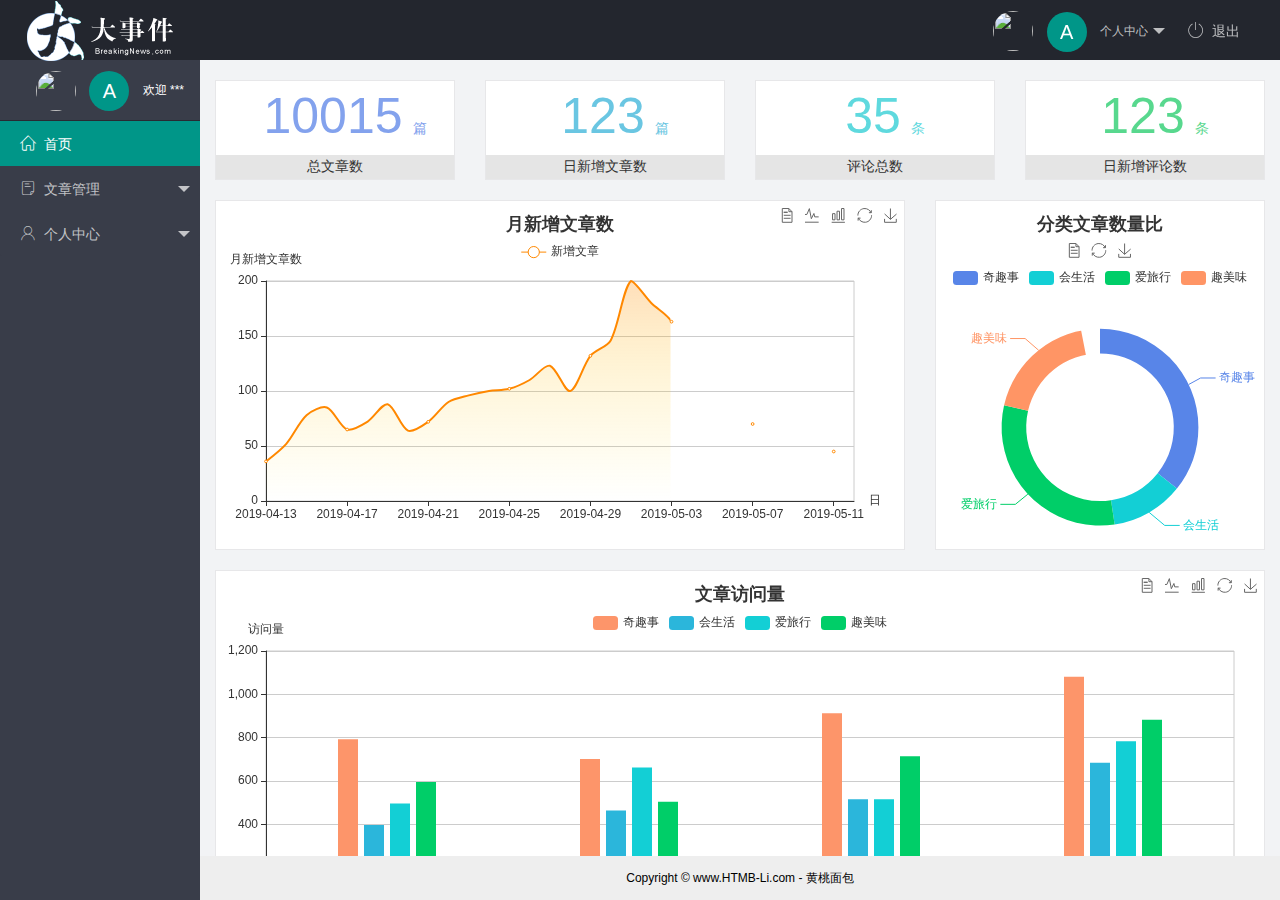
==== commit 49a106cd: "修复bug" ====
--- a/index.html
+++ b/index.html
@@ -1,92 +1,97 @@
 <!DOCTYPE html>
 <html lang="en">
+
 <head>
-    <meta charset="UTF-8">
-    <meta http-equiv="X-UA-Compatible" content="IE=edge">
-    <meta name="viewport" content="width=device-width, initial-scale=1.0">
-    <title>后台主页</title>
-    <!-- 导入 layui 的样式表 -->
-    <link rel="stylesheet" href="/assets/lib/layui/css/layui.css">
-    <!-- 导入第三方图标库 -->
-    <link rel="stylesheet" href="/assets/fonts/iconfont.css" />
-    <!-- 导入自己的样式表 -->
-    <link rel="stylesheet" href="/assets/css/index.css">
+  <meta charset="UTF-8">
+  <meta http-equiv="X-UA-Compatible" content="IE=edge">
+  <meta name="viewport" content="width=device-width, initial-scale=1.0">
+  <title>后台主页</title>
+  <!-- 导入 layui 的样式表 -->
+  <link rel="stylesheet" href="./assets/lib/layui/css/layui.css">
+  <!-- 导入第三方图标库 -->
+  <link rel="stylesheet" href="./assets/fonts/iconfont.css" />
+  <!-- 导入自己的样式表 -->
+  <link rel="stylesheet" href="./assets/css/index.css">
 </head>
+
 <body>
-    <div class="layui-layout layui-layout-admin">
-      <div class="layui-header">
-        <div class="layui-logo ">
-            <img src="/assets/images/logo.png" alt="" />
+  <div class="layui-layout layui-layout-admin">
+    <div class="layui-header">
+      <div class="layui-logo ">
+        <img src="./assets/images/logo.png" alt="" />
+      </div>
+      <!-- 头部区域（可配合layui 已有的水平导航） -->
+      <ul class="layui-nav layui-layout-right">
+        <li class="layui-nav-item layui-hide layui-show-md-inline-block">
+          <a href="javascript:;" class="userinfo">
+            <img src="//tva1.sinaimg.cn/crop.0.0.118.118.180/5db11ff4gw1e77d3nqrv8j203b03cweg.jpg"
+              class="layui-nav-img">
+            <span class="text-avatar">A</span>
+            个人中心
+          </a>
+          <dl class="layui-nav-child">
+            <dd><a href="./user/user_info.html" target="fm">基本资料</a></dd>
+            <dd><a href="./user/user_avatar.html" target="fm">更换头像</a></dd>
+            <dd><a href="./user/user_pwd.html" target="fm">重置密码</a></dd>
+          </dl>
+        </li>
+        <li class="layui-nav-item" lay-header-event="menuRight" lay-unselect>
+          <a href="javascript:;" id="btnLogout">
+            <span class="iconfont icon-tuichu"></span>退出
+          </a>
+        </li>
+      </ul>
+    </div>
+
+    <div class="layui-side layui-bg-black">
+      <div class="layui-side-scroll">
+        <div class="userinfo">
+          <img src="//tva1.sinaimg.cn/crop.0.0.118.118.180/5db11ff4gw1e77d3nqrv8j203b03cweg.jpg" class="layui-nav-img">
+          <span class="text-avatar">A</span>
+          <span id="welcome">欢迎 ***</span>
         </div>
-        <!-- 头部区域（可配合layui 已有的水平导航） -->
-        <ul class="layui-nav layui-layout-right">
-          <li class="layui-nav-item layui-hide layui-show-md-inline-block">
-            <a href="javascript:;" class="userinfo">
-              <img src="//tva1.sinaimg.cn/crop.0.0.118.118.180/5db11ff4gw1e77d3nqrv8j203b03cweg.jpg" class="layui-nav-img">
-              <span class="text-avatar">A</span>
-              个人中心
-            </a>
+        <!-- 左侧导航区域（可配合layui已有的垂直导航） -->
+        <ul class="layui-nav layui-nav-tree" lay-shrink="all">
+          <li class="layui-nav-item layui-this"><a href="./home/dashboard.html" target="fm"><span
+                class="iconfont icon-home"></span>首页</a></li>
+          <li class="layui-nav-item">
+            <a class="" href="javascript:;"><span class="iconfont icon-16"></span>文章管理</a>
             <dl class="layui-nav-child">
-              <dd><a href="">基本资料</a></dd>
-              <dd><a href="">更换头像</a></dd>
-              <dd><a href="">重置密码</a></dd>
+              <dd><a href="./article/art_cate.html" target="fm"><i class="layui-icon layui-icon-app"></i>文章类别</a></dd>
+              <dd><a href="./article/art_list.html" target="fm"><i class="layui-icon layui-icon-app"></i>文章列表</a></dd>
+              <dd><a href="./article/art_pub.html" target="fm"><i class="layui-icon layui-icon-app"></i>发布文章</a></dd>
             </dl>
           </li>
-          <li class="layui-nav-item" lay-header-event="menuRight" lay-unselect>
-            <a href="javascript:;" id="btnLogout">
-                <span class="iconfont icon-tuichu"></span>退出
-            </a>
+          <li class="layui-nav-item">
+            <a href="javascript:;"><span class="iconfont icon-user"></span>个人中心</a>
+            <dl class="layui-nav-child">
+              <dd><a href="./user/user_info.html" target="fm"><i class="layui-icon layui-icon-app"></i>基本资料</a></dd>
+              <dd><a href="./user/user_avatar.html" target="fm"><i class="layui-icon layui-icon-app"></i>更换头像</a></dd>
+              <dd><a href="./user/user_pwd.html" target="fm"><i class="layui-icon layui-icon-app"></i>重置密码</a></dd>
+            </dl>
           </li>
         </ul>
       </div>
-      
-      <div class="layui-side layui-bg-black">
-        <div class="layui-side-scroll">
-          <div  class="userinfo">
-            <img src="//tva1.sinaimg.cn/crop.0.0.118.118.180/5db11ff4gw1e77d3nqrv8j203b03cweg.jpg" class="layui-nav-img">
-            <span class="text-avatar">A</span>
-            <span id="welcome">欢迎 ***</span>
-          </div>
-          <!-- 左侧导航区域（可配合layui已有的垂直导航） -->
-          <ul class="layui-nav layui-nav-tree" lay-shrink="all">
-            <li class="layui-nav-item layui-this"><a href="/home/dashboard.html" target="fm"><span class="iconfont icon-home"></span>首页</a></li>
-            <li class="layui-nav-item">
-              <a class="" href="javascript:;"><span class="iconfont icon-16"></span>文章管理</a>
-              <dl class="layui-nav-child">
-                <dd><a href="javascript:;"><i class="layui-icon layui-icon-app"></i>  文章类别</a></dd>
-                <dd><a href="javascript:;"><i class="layui-icon layui-icon-app"></i>文章列表</a></dd>
-                <dd><a href="javascript:;"><i class="layui-icon layui-icon-app"></i>发布文章</a></dd>
-              </dl>
-            </li>
-            <li class="layui-nav-item">
-              <a href="javascript:;"><span class="iconfont icon-user"></span>个人中心</a>
-              <dl class="layui-nav-child">
-                <dd><a href="javascript:;"><i class="layui-icon layui-icon-app"></i>基本资料</a></dd>
-                <dd><a href="javascript:;"><i class="layui-icon layui-icon-app"></i>更换头像</a></dd>
-                <dd><a href="javascript:;"><i class="layui-icon layui-icon-app"></i>重置密码</a></dd>
-              </dl>
-            </li>
-          </ul>
-        </div>
-      </div>
-      
-      <div class="layui-body">
-        <!-- 内容主体区域 -->
-        <iframe name="fm" src="/home/dashboard.html" frameborder="0"></iframe>
-      </div>
-      
-      <div class="layui-footer">
-        <!-- 底部固定区域 -->
-        Copyright © www.HTMB-Li.com - 黄桃面包
-      </div>
     </div>
-    <!-- 导入 Layui 的JS文件 -->
-    <script src="/assets/lib/layui/layui.all.js"></script>
-    <!-- 导入jquery -->
-    <script src="/assets/lib/jquery.js"></script>
-    <!-- 导入自己封装的 baseAPI -->
-    <script src="/assets/js/baseAPI.js"></script>
-    <!-- 导入自己的js文件 -->
-    <script src="/assets/js/index.js"></script>
-    </body>
+
+    <div class="layui-body">
+      <!-- 内容主体区域 -->
+      <iframe name="fm" src="./home/dashboard.html" frameborder="0"></iframe>
+    </div>
+
+    <div class="layui-footer">
+      <!-- 底部固定区域 -->
+      Copyright © www.HTMB-Li.com - 黄桃面包
+    </div>
+  </div>
+  <!-- 导入 Layui 的JS文件 -->
+  <script src="./assets/lib/layui/layui.all.js"></script>
+  <!-- 导入jquery -->
+  <script src="./assets/lib/jquery.js"></script>
+  <!-- 导入自己封装的 baseAPI -->
+  <script src="./assets/js/baseAPI.js"></script>
+  <!-- 导入自己的js文件 -->
+  <script src="./assets/js/index.js"></script>
+</body>
+
 </html>